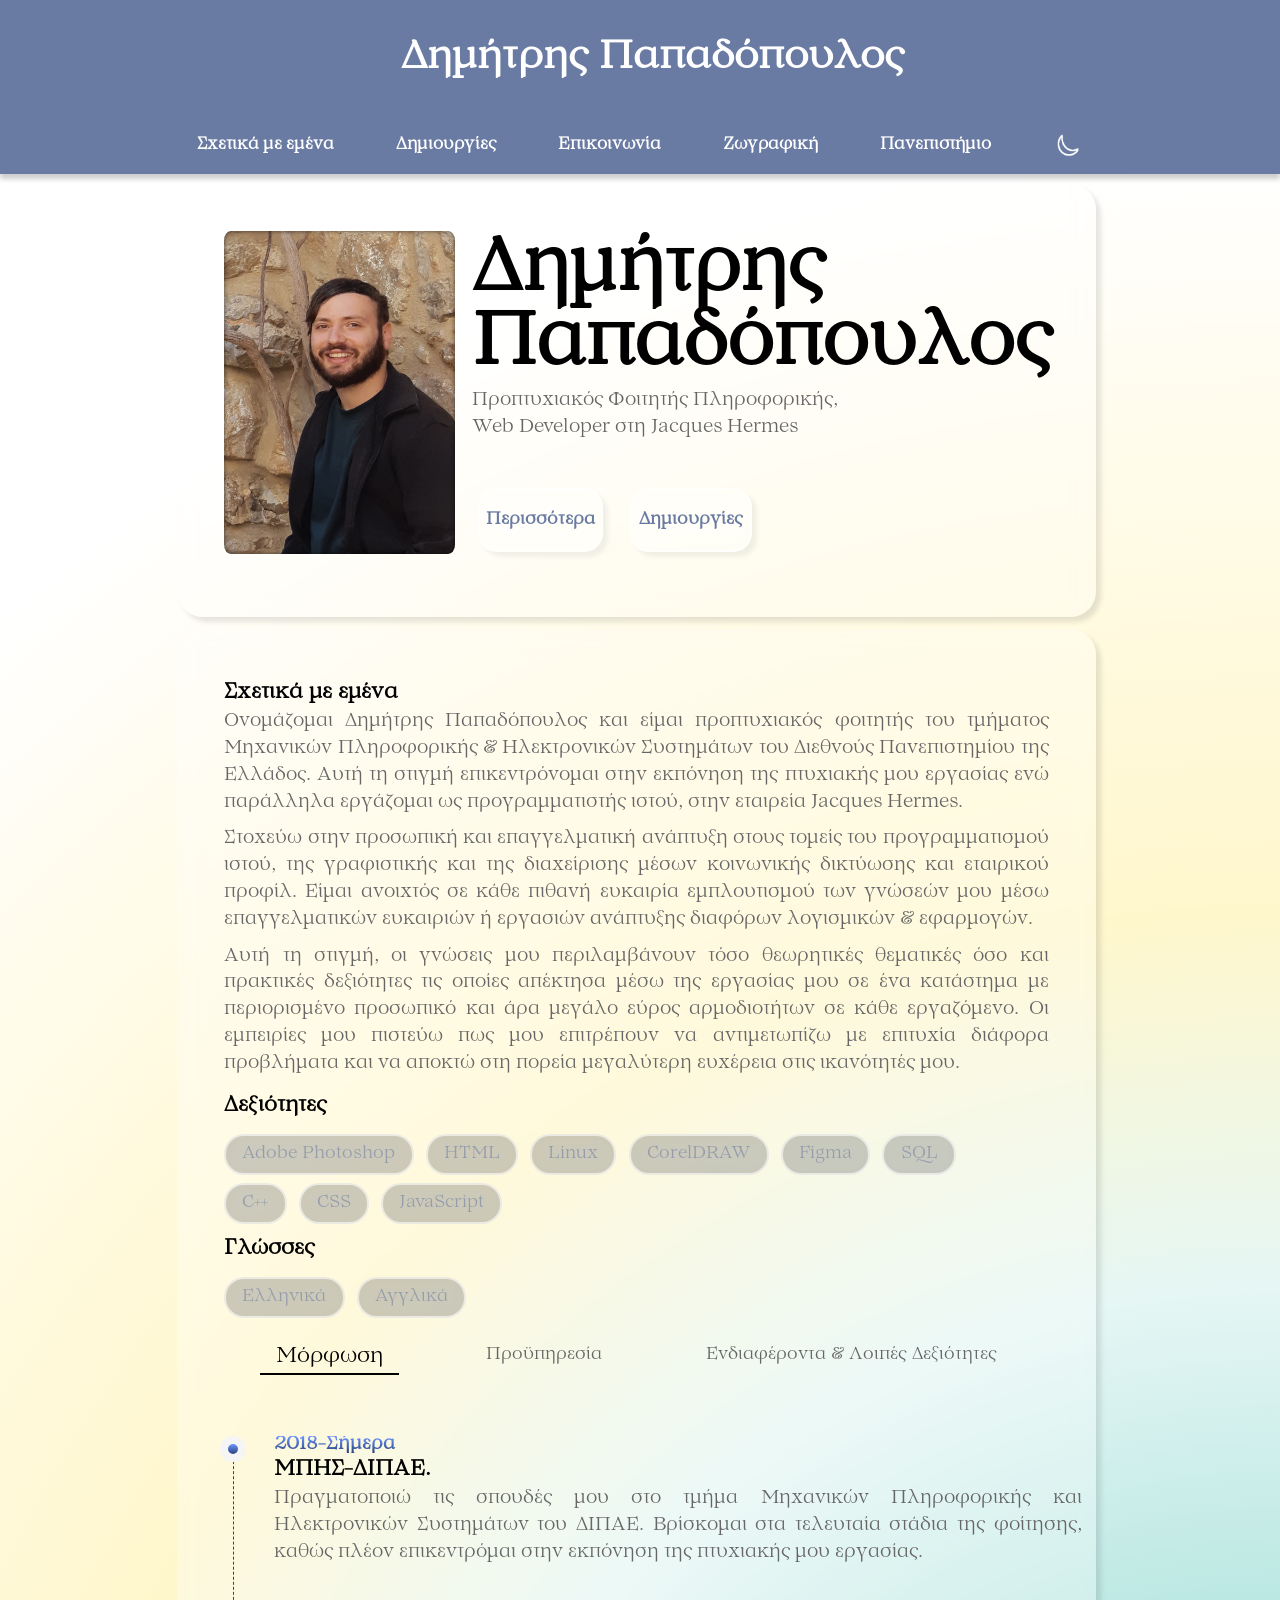
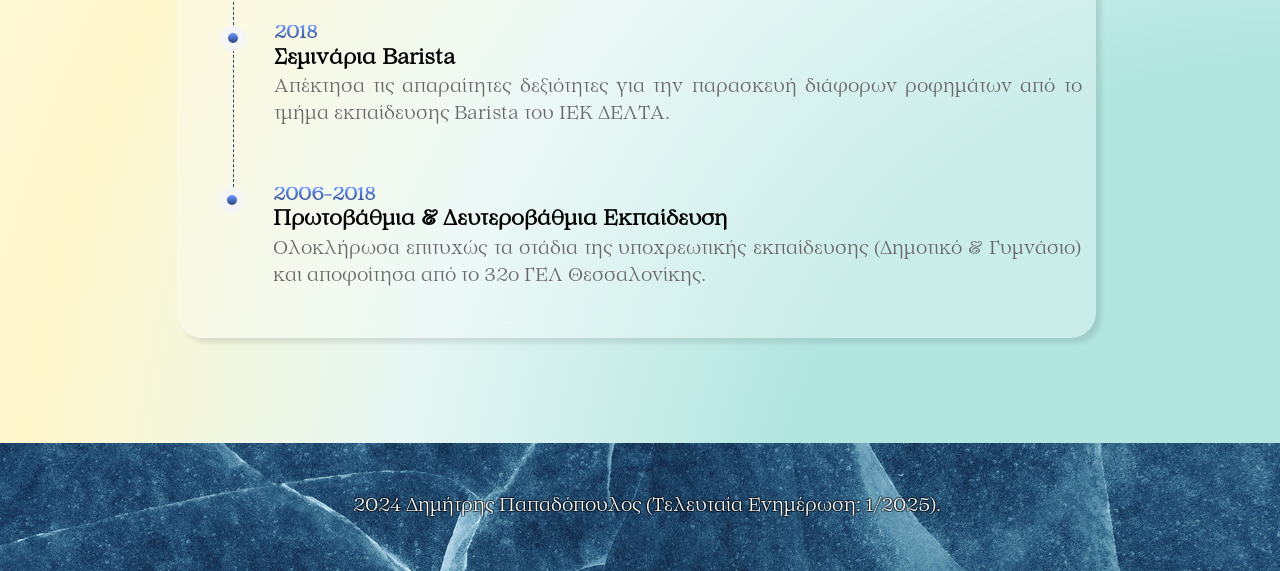
==== index.html @ 0301cffe "Re-upload of the personal website initial files." ====
<!DOCTYPE html>
<html lang="el">
<head>
     <link rel="stylesheet" href="https://cdn.jsdelivr.net/npm/bootstrap-icons@1.8.1/font/bootstrap-icons.css">

    <meta charset="UTF-8">
    <meta name="viewport" content="width=device-width, initial-scale=1.0">
    <title>Δημήτρης Παπαδόπουλος</title>
    <link rel="stylesheet" href="styles.css"> <!-- Σύνδεση με το αρχείο css -->
</head>
<body>
<script src="script/Script.js" defer></script>


    <header>
        <h1>Δημήτρης Παπαδόπουλος</h1>
    </header>

    <nav>
        <ul>
            <li><a href="index.html">Σχετικά με εμένα</a></li>
            <li><a href="CREATIONS.html">Δημιουργίες</a></li>
            <li><a href="CONTACT.html">Επικοινωνία</a></li>
			<li><a href="DRAWING.html">Ζωγραφική</a></li>
			<li><a href="UNIVERSITY.html">Πανεπιστήμιο</a></li>
			<li><button id="themeToggle">
        <img id="themeIcon" src="images/Moon_Icon.png" alt="Ήλιος">
    </button>
</div>
</a></li>
        </ul>
    </nav>

    <main>
        <section id="about">
		    <div class="glass"><div class="image-text-container"> <div class="image-container">
			  <img src="images/Papadopoulos.jpg" alt="Παπαδόπουλος Δημήτρης Φωτογραφία" class="responsive-image">
			</div> <div class="text-container"><h3>Δημήτρης<br>Παπαδόπουλος</h3><p>Προπτυχιακός Φοιτητής Πληροφορικής, <br>Web Developer στη Jacques Hermes</p></div> <br><div class="button-container"><button class="button" onclick="location.href='#MoreAboutMe'">Περισσότερα<span class="tooltip">Σπουδές,<br>Εργασία,<br>Ενδιαφέροντα</span></button><button class="button" onclick= location.href="CREATIONS.html">Δημιουργίες</button></div></div>
            <br><section id="MoreAboutMe">
            </div></div><div class="glass"><h2>Σχετικά με εμένα</h2>
            <p>
			Ονομάζομαι Δημήτρης Παπαδόπουλος και είμαι προπτυχιακός φοιτητής του τμήματος Μηχανικών Πληροφορικής & Ηλεκτρονικών Συστημάτων του Διεθνούς Πανεπιστημίου της Ελλάδος. Αυτή τη στιγμή επικεντρόνομαι στην εκπόνηση της πτυχιακής μου εργασίας ενώ παράλληλα εργάζομαι ως προγραμματιστής ιστού, στην εταιρεία Jacques Hermes.
			</p> <p>Στοχεύω στην προσωπική και επαγγελματική ανάπτυξη στους τομείς του προγραμματισμού ιστού, της γραφιστικής και της διαχείρισης μέσων κοινωνικής δικτύωσης και εταιρικού προφίλ. Είμαι ανοιχτός σε κάθε πιθανή ευκαιρία εμπλουτισμού των γνώσεών μου μέσω επαγγελματικών ευκαιριών ή εργασιών ανάπτυξης διαφόρων λογισμικών & εφαρμογών.</p>
			<p>Αυτή τη στιγμή, οι γνώσεις μου περιλαμβάνουν τόσο θεωρητικές θεματικές όσο και πρακτικές δεξιότητες τις οποίες απέκτησα μέσω της εργασίας μου σε ένα κατάστημα με περιορισμένο προσωπικό και άρα μεγάλο εύρος αρμοδιοτήτων σε κάθε εργαζόμενο. Οι εμπειρίες μου πιστεύω πως μου επιτρέπουν να αντιμετωπίζω με επιτυχία διάφορα προβλήματα και να αποκτώ στη πορεία μεγαλύτερη ευχέρεια στις ικανότητές μου.</p>
            <h2>Δεξιότητες</h2>
            <div class="skills"><div class="skill-item">Adobe Photoshop</div> <div class="skill-item">HTML</div> <div class="skill-item">Linux</div><div class="skill-item">CorelDRAW</div><div class="skill-item">Figma</div><div class="skill-item">SQL</div><div class="skill-item">C++</div><div class="skill-item">CSS</div><div class="skill-item">JavaScript</div></div>
			<h2>Γλώσσες</h2>
			<div class="skills"><div class="skill-item">Ελληνικά</div><div class="skill-item">Αγγλικά</div></div>
			<div class="tabs-container">
    <ul class="tabs-menu">
        <li class="tab-link active" data-tab="education">Μόρφωση</li>
        <li class="tab-link" data-tab="experience">Προϋπηρεσία</li>
        <li class="tab-link" data-tab="seminars">Ενδιαφέροντα & Λοιπές Δεξιότητες</li>
    </ul>
</div>

<!-- Περιεχόμενο για κάθε κατηγορία -->
  <div id="education" class="tab-content active">
    
	 <div class="container">
	  <div class="rightbox">
		<div class="rb-container">
		  <ul class="rb">
			<li class="rb-item" ng-repeat="itembx">
			   <h4>2018-Σήμερα</h4>
			   <h2>ΜΠΗΣ-ΔΙΠΑΕ.</h2>
			   <p>Πραγματοποιώ τις σπουδές μου στο τμήμα Μηχανικών Πληροφορικής και Ηλεκτρονικών Συστημάτων του ΔΙΠΑΕ. Βρίσκομαι στα τελευταία στάδια της φοίτησης,
			   καθώς πλέον επικεντρόμαι στην εκπόνηση της πτυχιακής μου εργασίας.</p>
			</li>
			<li class="rb-item" ng-repeat="itembx">
				<h4>2018</h4>
				<h2> Σεμινάρια Barista </h2>
				<p>Απέκτησα τις απαραίτητες δεξιότητες για την παρασκευή διάφορων ροφημάτων από το τμήμα εκπαίδευσης Barista του ΙΕΚ ΔΕΛΤΑ.</p>
			</li>
			<li class="rb-item" ng-repeat="itembx">
				<h4>2006-2018</h4>
				<h2>Πρωτοβάθμια & Δευτεροβάθμια Εκπαίδευση</h2>
				<p>Ολοκλήρωσα επιτυχώς τα στάδια της υποχρεωτικής εκπαίδευσης (Δημοτικό & Γυμνάσιο) και αποφοίτησα από το 32ο ΓΕΛ Θεσσαλονίκης.</p>
			</li>
		  </ul>
		</div>
	  </div>
	</div>
  </div>
<div id="experience" class="tab-content">
    <div class="container">
	 <div class="rightbox">
      <div class="rb-container">
		  <ul class="rb">
			<li class="rb-item" ng-repeat="itembx">
			   <h4> 2021-Σήμερα</h4>
			   <h2>Προγραμματιστής Ιστού - Jacques Hermes, Θέρμη Θεσσαλονίκης</h2>
			   <p>Είμαι υπεύθυνος για την διαχείριση του αποθέματος των προϊόντων στην ιστοσελίδα του καταστήματος, την δημιουργία γραφιστικών απεικονήσεων
			   για τα μέσα κοινωνικής δικτύωσης και τη βιτρίνα της επιχείρησης και για την διαχείριση των διαδικτυακών παραγγελιών στις διάφορες σχετικές πλατφόρμες.</p>
			</li>
			<li class="rb-item" ng-repeat="itembx">
				<h4>2022</h4>
				<h2>Γραφίστας - Splash Concept at Waterland, Θεσσαλονίκη</h2>
				<p>Υλοποίησα τον σχεδιασμό των καρτών προσωπικού για την εκδήλωση καθώς και συνοδευτικό διαφημιστικό υλικό.</p>
			</li>
			<li class="rb-item" ng-repeat="itembx">
				<h4>2020</h4>
				<h2>Οπτικός Συντονιστής - Πολεμικό Μουσείο, Θεσσαλονίκη</h2>
				<p>Ήμουν υπεύθυνος για την προβολή ταινιών μικρού μήκους για τους επισκέπτες του μουσείου.</p>
			</li>
			<li class="rb-item" ng-repeat="itembx">
				<h4>2019</h4>
				<h2>Γραφίστας - Schools' Festival & GlowCity, Θεσσαλονίκη</h2>
				<p>Υλοποίησα τον σχεδιασμό των καρτών προσωπικού για την εκδήλωση καθώς και συνοδευτικό διαφημιστικό υλικό.</p>
			</li>
		  </ul>
     </div>
    </div>
  </div>
</div>

<div id="seminars" class="tab-content">
    <div class="container">
	 <div class="rightbox">
      <div class="rb-container">
		  <ul class="rb">
			<li class="rb-item" ng-repeat="itembx">
			   <h4> 2019-Σήμερα</h4>
			   <h2>Ζωγραφική με χρήση εφαρμογών όπως το Photoshop</h2>
			   <p>Το ενδιαφέρον μου για τη ζωγραφική συνδυάστηκε με τις γνώσεις μου σε εφαρμογές όπως το Photoshop και έτσι πλέον 
			   αφιερώνω σημαντικό κομμάτι του χρόνου μου για τη δημιουργία περιεχομένου εκεί.</p>
			</li>
			<li class="rb-item" ng-repeat="itembx">
				<h4>2004-Σήμερα</h4>
				<h2>Ζωγραφική</h2>
				<p>Από αρκετά μικρή ηλικία, με ενδιέφερε η δραστηριότητα της ζωγραφικής.</p>
			</li>
		  </ul>
     </div>
    </div>
  </div>
</div>
			
			
			
			</div>
    </main>

    <footer>
	<br> <br> <br> 
    <p1> <div class="shadow-around-text">2024 Δημήτρης Παπαδόπουλος (Τελευταία Ενημέρωση: 1/2025).</div></p1>
    <br><br><br>
	</footer>

</body>



</html>
---- styles.css ----
/* StylesPapadopoulosPage.css */
/* Εδώ τοποθετούνται όλες οι οδηγίες αισθητικής για την προσωπική ιστοσελίδα */
        
		
		html {
    scroll-behavior: smooth;
}
		@font-face { /*Εισαγωγή εξατομικευμένης γραμματοσειράς*/
            font-family: 'Zetafonts_-_Lovelace_Text_Regular';
            src: url('Zetafonts_-_Lovelace_Text_Regular.otf?v=1729090681') format('truetype'); 
            font-weight: normal;
            font-style: normal;
        }
		
		
		
		body {
		  font-family: 'Zetafonts_-_Lovelace_Text_Regular', serif; /*γραμματοσειρά*/
		  margin: 0;
		  padding: 0;
		  background: radial-gradient(circle, rgba(0, 169, 149, 0.3) 20%, 
			  rgba(0, 169, 149, 0.1) 35%,  /* Πιο απαλό πράσινο πριν το κίτρινο */
			  rgba(255, 215, 0, 0.2) 50%, 
			  rgba(255, 215, 0, 0.1) 65%,  /* Πιο απαλό κίτρινο πριν το διάφανο */
			  rgba(0, 0, 0, 0) 80%);
		  background-size: 200% 200%; /* Αυξημένο μέγεθος φόντου ώστε να υπάρχει δυνατότητα κίνησης */
		  animation: moveGradient 20s ease-in-out infinite; /* Animation που επαναλαμβάνεται (διάρκεια: 20'') */
        }

		@keyframes moveGradient { /*μετακίνηση χρωμάτων φόντου */
		  0% {
			background-position: 0% 0%; /* Αρχική θέση φόντου */
		  }
		  50% {
			background-position: 100% 100%; /* Σταδιακή μετακίνηση στη μέση */
		  }
		  100% {
			background-position: 0% 0%; /* Επιστροφή στην αρχική θέση */
		  }
		}


        /* Στυλ για το header */
        header {
            background: rgba(42, 66, 124, 0.7);
						width: 100%;

            color: white;
            padding: 1%; /* κενός χώρος πάνω & κάτω από το κείμενο (ήταν: 0.5rem)*/
            text-align: center;
        }

        /* Στυλ για το κεντρικό μενού */
        nav {
            display: flex;
			width: 100%;
            justify-content: center;            
            padding: 1% 0%; /* κενό πλαίσιο γύρω από το κείμενο */
			position: sticky; /* Το μενού παραμένει στη κορυφή στο scroll */
			top: 0; /* Η κορυφή του μενού είναι η κορυφή της σελίδας */
			z-index: 1000; /* Βεβαίωση πως το μενού είναι πάνω από τα άλλα στοιχεία */
			box-shadow: 0 5px 5px rgba(0, 0, 0, 0.2); /* Σκιά κάτω από το μενού */
			background: rgb(42, 66, 124, 0.7); /* χρώμα μενού (ναυτικό μπλε) */
			backdrop-filter: blur(5px); /* διαφάνεια μενού */
			-webkit-backdrop-filter: blur(10px); /* διαφάνεια μενού */
			  
        }

        nav ul {
            list-style-type: none;
            margin: 0;
            padding: 0;
            display: flex;
        }

        nav ul li {
            margin: 0 15px;
        }

        nav ul li a {
            text-decoration: none;
            color: white;
            padding: 0.5rem 1rem;
            display: block;
            font-weight: bold;
        }

        nav ul li a {
			  color: #fff; /* Αρχικό χρώμα του κειμένου μενού (λευκό)*/
			  transition: color 0.3s ease, text-shadow 0.3s ease; /* Ομαλή μετάβαση στο εφέ του hover*/
			}

		nav ul li a:hover {
			  color: #ffffe6; /* νέο χρώμα κειμένου κατά το hover (ανοιχτό κίτρινο) */
			  text-shadow: 0 0 10px rgba(255, 234, 73, 0.8), /* Λάμψη στο άμεσο περίγραμμα του κειμένου */
						   0 0 20px rgba(255, 187, 37, 0.6), /* Επέκταση λάμψης κειμένου */
						   0 0 30px rgba(255, 122, 37, 0.4); /* Λάμψη στο έπακρο της ακτίνας από το κείμενο */
		}
		
		/* Στυλ για το κουμπί εναλλαγής φωτεινότητας */
		#themeToggle {
			background-color: transparent; /* Διαφάνεια για το κουμπί */
			border: none; /* Χωρίς περίγραμμα */
			cursor: pointer; /* Χέρι όταν το δείχνει ο δείκτης */
		}

		/* Στυλ για την εικόνα του κουμπιού εναλλαγής φωτεινότητας*/
		#themeIcon {
			max-width: 45%; /* Μέγιστο πλάτος 45% */
			max-height: 50px; /* Μέγιστο ύψος 50px */
			width: auto; /* Αυτόματο πλάτος */
			height: auto; /* Αυτόματο ύψος */
			object-fit: contain; /* Διατηρεί τις αναλογίες της εικόνας */
			margin-top: 9%; /* Ευθυγράμμιση με τις άλλες επιλογές της γραμμής-μενού */
			transition: filter 0.3s ease; /* Ομαλή μετάβαση */
		}

		/* Hover Effect για την εικόνα του κουμπιού εναλλαγής φωτεινότητας*/
		#themeToggle:hover #themeIcon {
			filter: invert(0%) sepia(90%) saturate(300%) hue-rotate(-10deg) brightness(98%) contrast(90%);
			border-radius: 50%; /* Κυκλικό σχήμα λάμψης */
			background: rgba(255, 234, 73, 0.4); /* Χρώμα εσωτερικού του κύκλου λάμψης */
			box-shadow: 0 0 20px rgba(255, 234, 73, 0.8), /* Ρυθμίσεις περιμετρικής λάμψης */
						0 0 10px rgba(255, 187, 37, 0.6), /* Άλλων στοιχείων του μενού */
						0 0 20px rgba(255, 122, 37, 0.4); 
			z-index: 1; /* Η λάμψη τοποθετείται πίσω από το εικονίδιο */
		}

		




        /* Στυλ για το κύριο περιεχόμενο */
        main {
            padding: 4%;
            text-align: center;
			
        }
		
		
/*----->Γραμματοσειρές*/

        h1 {
            color: #fff; /* χρώμα (λευκό) */
			font-size: 3vw; /* μέγεθος κειμένου */
			
        }
		h2 {
            color: #000; /* χρώμα (μαύρο) */
			font-size: 1.6vw; /* δυναμικό μέγεθος κειμένου (κρατάει την αναλογία με το πλαίσιο σε κάθε μέγεθος παραθύρου)*/
			text-align-last: left;/*Στοίχιση αριστερά*/
			margin-top: 0.8%; /*δυναμική απόσταση από την κορυφή του πλαισίου*/
            margin-bottom: 1.8%; /*δυναμική απόσταση από το επόμενο στοιχείο από κάτω*/
            margin-left: 0%; /*δυναμική απόσταση από τα αριστερά του πλαισίου */
        }
		
		h3 {
            color: #000; /* χρώμα (μαύρο) */
			font-size: 5.7vw; /* δυναμικό μέγεθος κειμένου (κρατάει την αναλογία με το πλαίσιο σε κάθε μέγεθος παραθύρου)*/
			text-align-last: left;/*Στοίχιση αριστερά*/
			margin-top: 0.8%; /*δυναμική απόσταση από την κορυφή του πλαισίου*/
            margin-bottom: 1.8%; /*δυναμική απόσταση από το επόμενο στοιχείο από κάτω*/
            margin-left: 0%; /*δυναμική απόσταση από τα αριστερά του πλαισίου */
        }
		
		h4 {
            color: transparent; /* Κάνει το κείμενο διαφανές */
            background: linear-gradient(180deg, rgba(109, 152, 255, 1), rgba(42, 66, 124, 1)); /* Gradient χρώματα */
			font-size: 1.4vw; /* δυναμικό μέγεθος κειμένου (κρατάει την αναλογία με το πλαίσιο σε κάθε μέγεθος παραθύρου)*/
			background-clip: text; /* Κόβει το φόντο του κειμένου */
            -webkit-background-clip: text; /* Υποστήριξη για Webkit */
			text-align-last: left;/*Στοίχιση αριστερά*/
			margin-top: 0%; /*δυναμική απόσταση από την κορυφή του πλαισίου*/
            margin-bottom: 0%; /*δυναμική απόσταση από το επόμενο στοιχείο από κάτω*/
            margin-left: 0%; /*δυναμική απόσταση από τα αριστερά του πλαισίου */
        }
		
		
		
		
        p {
            font-size: 1.4vw;
            color: #666;
            max-width: 65%
            max-height: 100%
			margin: 0 auto;
			margin-top: -1%;
			line-height: 150%;
			text-align: justify; /* κάλυψη του 100% του πλάτους από το κείμενο */	
			
        }
		
		p1 {
            font-size: 1.4vw;
            color: #fff;
            max-width: 65%
        }
		
/*----->Κλάσεις για το μενού καρτελών (Μόρφωση, Προϋπηρεσία, Ενδιαφέροντα) */
		.tabs-container { 
			display: flex;
			flex-direction: column;
		}

			.tabs-menu { 
				list-style: none;
				display: flex;
				justify-content: space-around;
				padding: 0;
			}

			.tabs-menu li {
				cursor: pointer;
				padding: 0.7% 2%;
				font-size: 1.3vw; /*μέγεθος κειμένου ανενεργών επιλογών του μενού καρτέλων*/
				border-bottom: 2px solid transparent;
				color: #666; /*χρώμα κειμένου μη-επιλεγμένων καρτελών*/
				transition: all 0.3s;
			}

			.tabs-menu li.active {
				border-bottom: 2px solid #000; /*χρώμα γραμμής υπογράμμισης κειμένου επιλεγμένης καρτέλας*/ 
				color: #000; /*χρώμα κειμένου επιλεγμένης καρτέλας*/
				font-size: 1.6vw;
			}

			.tab-content {
				display: none;
				margin-top: 3%;
			}

			.tab-content.active {
				display: block;
				margin-bottom: -7%
			}

			.container {
			  width: 98%;
			  height: 100%; /* Ύψος σε σχέση με την οθόνη */
			  margin: 0 auto;
			  position: relative;
			  margin-top: 5vh; 
			}

			.rightbox {
			  padding: 0 10%; 
			  height: 100%;
			}

			.rb-container {
			 
			  width: 50%; 
			  margin: auto;
			  display: block;
			  position: relative;
			}
			.rb-container ul {
			  list-style-type: none; /* Αφαίρεση bullet points */
			  padding: 0; margin: 0; 
			}

			.rb-container ul.rb {
			  margin: 0% -75%;
			  display: flex; /*ευθυγράμμιση */
			  flex-direction: column; /* Στηλητή διάταξη */
			  align-items: flex-start; /*ευθυγράμμιση στα αριστερά */
			}

			.rb-container ul.rb li {
			  position: relative;
			  width: 100%; /* Κάνει το li να καταλαμβάνει όλο το διαθέσιμο πλάτος */
			  padding: 0% 0% 5% 5%; /* Ρύθμιση padding */
			  
			  border-left: 1px dashed #2a427c; /* Διακεκομμένη κάθετη γραμμή */
			  text-align: left;
			}

			.rb-container ul.rb li:last-child {
			  border-left: 0; /* Κανείς δεν χρειάζεται την τελευταία διακεκομμένη γραμμή */
			}

			.rb-container ul.rb li::before {
			  position: absolute;
			  left: -14px; /* Ρυθμίζουμε τη θέση της τελείας */
			  top: 0; /* Ευθυγράμμιση με την κορυφή του li */
			  content: " ";
			  border: 8px solid rgba(245, 245,245, 1); 
			  border-radius: 50%; /* Κύκλος */
			  background: linear-gradient(180deg, rgba(109, 152, 255, 1), rgba(42, 66, 124, 1)); /* Gradient χρώματα */
			  height: 10px; /* Ύψος της τελείας */
			  width: 10px; /* Πλάτος της τελείας */
			  transition: all 500ms ease-in-out;
			}

			.rb-container ul.rb li:hover::before {
			  border-color: rgba(255, 255,255, 1);
			  transition: all 1000ms ease-in-out;
			}








		
		
		

        /* Στυλ για το footer */
        footer {
			background-image: url('images/Footer.jpg'); /* Διαδρομή προς την εικόνα */
			background-size: cover; 
			background-repeat: no-repeat; /* Αποτροπή επανάληψης της εικόνας */
			background-position: center; /* Τοποθέτηση στο κέντρο */
			padding: 0.55%;
			text-align: center;
			position: static; /*σταθερή τοποθέτηση (εδώ στο κάθετο τέλος της σελίδας) */
			bottom: 0;
			width: 100%;
		}
		
		.glass {
			  height: 100%;
			  width: 70%;
			  max-width: 100%; 
			  border-radius: 2vw; /*για τις γωνίες του πλαισίου*/
			  background: rgb(255, 255, 255, 0.3);
			  backdrop-filter: blur(10px);
			  -webkit-backdrop-filter: blur(10px);
			  padding: 4%;
			  color: #000;
			  margin-top: -3.5%; /*δυναμική απόσταση κενού πάνω από το πλαίσιο*/
              margin-bottom: 4.5%; /*δυναμική απόσταση κενού κάτω από το πλαίσιο*/
              margin-left: 10.7%; /*δυναμική απόσταση κενού αριστερά από το πλαίσιο */
			  margin-right: 19.3%; /*δυναμική απόσταση κενού δεξιά από το πλαίσιο */
			  box-shadow: 5px 5px 5px rgba(0, 0, 0, 0.1), inset 5px 5px 5px rgba(0, 232, 255, 0) ; 
			  /*(πάνω) Σκιά στο "γυάλινο" πεδίο (μετά το ",") highlight στο "γυάλινο" πεδίο Σκιά κάτω από το μενού */
			  
			  
			  

        }
		
		

		.shadow-around-text {
			text-shadow: 
					-1px -1px 0 rgba(0, 0, 0, 0.5), /* Σκιά που κινείται 1 pixel αριστερά και πάνω */
					1px -1px 0 rgba(0, 0, 0, 0.5),  /* Σκιά που κινείται 1 pixel δεξιά και πάνω */
					-1px 1px 0 rgba(0, 0, 0, 0.5),  /* Σκιά που κινείται 1 pixel αριστερά και κάτω */
					1px 1px 0 rgba(0, 0, 0, 0.5);   /* Σκιά που κινείται 1 pixel δεξιά και κάτω */
			
		}
		
		/* CSS για το animation σταδιακής εμφάνισης τμημάτων στο scroll*/
		.fade-in {
				opacity: 0; /* Αρχική αδιαφάνεια */
				transform: translateY(20px); /* Αρχική θέση */
				transition: opacity 0.5s ease-out, transform 0.5s ease-out; /* Εφέ μετάβασης */
		}

		.fade-in.visible {
				opacity: 1; /* Ορατότητα */
				transform: translateY(0); /* Τελική θέση */
		}
		
		.image-text-container {
			  display: flex; /* Χρησιμοποιούμε Flexbox για την οριζόντια διάταξη */
			  align-items: flex-start; /* Ευθυγραμμίζει τα στοιχεία στην αρχή */
			  position: relative;          /* Σημαντικό αν χρησιμοποιείτε absolute positioning μέσα σε αυτό */
			  
    
		}
		
		
		
		.image-container {
			  width: 28%; /* Η εικόνα καταλαμβάνει το 28% του πλάτους της σελίδας */
			  height: auto; /* Διατήρηση αναλογιών */
			  object-fit: cover; /* Διατηρεί την αναλογία και γεμίζει το κοντέινερ */
			  overflow: hidden; /* Κόβει τις περιοχές της εικόνας που ξεφεύγουν */
			  margin-right: 2%; /* Απόσταση μεταξύ της εικόνας και του κειμένου */
			  position: relative; /* Για να λειτουργήσει σωστά το absolute positioning των κουμπιών */
		}


		.image-container img {
			  width: 100%; /* γεμίζει την περιοχή */
			  height: 100%; /* Διατηρεί την αναλογία */
			  object-fit: cover;
			  display: block; /* Αποφυγή κενών κάτω από την εικόνα */
			  border-radius: 3%; /* στρογγυλεμένες γωνίες */
		}

		.image-container::before {
			  content: '';
			  position: absolute;
			  top: 0;
			  left: 0;
			  right: 0;
			  bottom: 0;
			  
			  border-radius: 3%; /* Ίδιες στρογγυλεμένες γωνίες με την εικόνα */
			  box-shadow: inset 0 0 5px rgba(0, 0, 0, 0.6); /* Εσωτερική σκιά */
			  z-index: 1; /* Για να είναι από κάτω από την εικόνα */
		}
			
			
		.responsive-image {
            content: url('images/Papadopoulos.jpg'); /* Default Light Mode Image */
        }

		.text-container {
			 width: 70%; /* Το κείμενο να καταλαμβάνει το υπόλοιπο 70% */
			 font-size: 1.1vw; /* Δυναμικό μέγεθος γραμματοσειράς */
			 
		}



		.button-container {
			position: absolute; /* Για τοποθέτηση εντός του relative container */
			bottom: 0; /* Τοποθετείται κάτω από το κείμενο */
			left: 28%; /* Στοίχιση αριστερά */
			display: flex; /* Ευθυγράμμιση των κουμπιών */
			gap: 4.5%; /* Απόσταση μεταξύ των κουμπιών */
			padding: 1%; /* Κενό γύρω από τα κουμπιά */
			height: 18%; /* Ύψος του κουμπιού */
			width: 35%;
		}

		.button {
			height: 110%; /* Ύψος του κουμπιού */
			width: 100%; /* Πλάτος του κουμπιού */
			border-radius: 1.5vw; /* Στρογγυλεμένες γωνίες */
			background: rgba(255, 255, 255, 0.2); /* Γυάλινη εμφάνιση */
			backdrop-filter: blur(10px); /* Θολώμα πίσω από το κουμπί */
			-webkit-backdrop-filter: blur(10px);
			border: 2px solid rgba(255, 255, 255, 0.6); /* Λευκό περιμετρικό πλαίσιο */
			color: rgba(42, 66, 124, 0.7); /* χρώμα κειμένου (ναυτικό μπλε) */
			font-size: 1.3vw; /* Μέγεθος γραμματοσειράς */
			font-weight: bold; /* Έντονο κείμενο */
			font-family: 'Zetafonts_-_Lovelace_Text_Regular', serif; /*γραμματοσειρά*/
			margin: 0; /* Αυτόματο περιθώριο για κεντράρισμα */
			text-align: center; /* Κεντράρισμα του κειμένου */
			transition: all 0.3s ease; /* Ομαλή μετάβαση για hover */
			box-shadow: 5px 5px 5px rgba(0, 0, 0, 0.06), inset 5px 5px 5px rgba(0, 232, 255, 0) ; 
			margin-left: 5%;
			
		}



.button:hover {
	background: #fff; /* Λευκό χρώμα */
	border: 2px solid rgba(42, 66, 124, 0.7); /* Μπλε περιμετρικό πλαίσιο */
    
}

.button:active {
   box-shadow: 0 0 10px #fff, /* Λάμψη στο άμεσο περίγραμμα του κειμένου */
						   0 0 20px rgba(255, 187, 37, 0.6), /* Επέκταση λάμψης κειμένου */
						   0 0 30px rgba(255, 122, 37, 0.4); /* Λάμψη στο έπακρο της ακτίνας από το κείμενο */
}

.tooltip {
    visibility: hidden; /* Αρχικά, το tooltip είναι κρυφό */
	height: 60%;
    text-height: 50%; /* Ύψος του κουμπιού */
	width: 72%;
    background: rgba(255, 255, 255, 0.2); /* Γυάλινη εμφάνιση */
    color: rgba(25, 31, 52, 0.4); /* Χρώμα κειμένου */	
    line-height: 120%;
    font-size: 0.9vw;
	text-align: left; /* κάλυψη του 100% του πλάτους από το κείμενο */
    border-radius: 1.1vw; /* Στρογγυλεμένες γωνίες */
    padding: 7%; /* Κενός χώρος γύρω από το κείμενο */
    
    /* Τοποθέτηση του tooltip */
    position: absolute; /* Σχετική τοποθέτηση με το κουμπί */
    z-index: 1; /* Βεβαιωθείτε ότι είναι πάνω από άλλα στοιχεία */
    bottom: -100%; /* Το tooltip θα εμφανίζεται πάνω από το κουμπί */
    left: 4%; /* Κεντράρισμα */
	transition: visibility 0s linear 0.3s, opacity 0.3s linear; /* 0.5s καθυστέρηση στην ορατότητα */
    
}

.button:hover .tooltip {
    visibility: visible; /* Εμφάνιση του tooltip όταν το κουμπί έχει hover */
	transition-delay: 0.3s; /* Καθυστέρηση 0.5 δευτερολέπτων πριν εμφανιστεί το tooltip */
}





.contact-container {
    display: flex; /* Χρήση Flexbox */
    justify-content: space-between; /* Διανομή χώρου ανάμεσα στα στοιχεία */
    align-items: flex-start; /* Ευθυγράμμιση των στοιχείων στο πάνω μέρος */
    margin-top: -0.8%;
}

/* Βασικές ρυθμίσεις για την εμφάνιση του πλαισίου */
.contact-form-container {
    width: 51%; /* Ρυθμίστε το πλάτος της φόρμας σας όπως επιθυμείτε */
}

/* CSS για τα πεδία εισαγωγής κειμένου */
.input-field {
    width: 100%;
    padding: 3%;
    margin-bottom: 2.5%;
    border-radius: 1.5vw;
    background: rgba(255, 255, 255, 0.2); /* γυάλινη εμφάνιση */
    border: 2px solid rgba(255, 255, 255, 0.6); /* Λευκό περίγραμμα */
    color: rgba(160, 170, 180, 1); /* Χρώμα κειμένου που γράφει ο χρήστης */
    font-size: 1.1vw;
    backdrop-filter: blur(10px); /* Θόλωμα background */
    -webkit-backdrop-filter: blur(10px);
    box-shadow: inset 5px 5px 5px rgba(0, 0, 0, 0.1);
    outline: none; /* Αφαίρεση default outline */
}


.input-field::placeholder {
    color: rgba(150, 157, 170, 1); /* Χρώμα κειμένου εντός των πεδίων (γκρι) */
}

/* Ρυθμίσεις για το κουμπί αποστολής */
.send-button {
    width: 100%;
    padding: 0.5em;
    font-size: 1.3vw;
	
    border-radius: 1.5vw;
    background: rgba(255, 255, 255, 0.2);
    color: #000; /* Μαύρο κείμενο */
    border: 2px solid rgba(255, 255, 255, 0.6);
    transition: all 0.3s ease;
    cursor: pointer;
    box-shadow: 5px 5px 5px rgba(0, 0, 0, 0.1), inset 5px 5px 5px rgba(0, 232, 255, 0);
}



.send-button:hover {
    background: #fff;
    color: rgba(42, 66, 124, 0.7);
}

.contact-info {
    padding-left: 57%; /* Ρυθμίστε το padding για να υπάρχει χώρος */
	margin-top: -40%;
    color: #fff;
    width: 35%; /* Ρυθμίστε το πλάτος των πληροφοριών όπως επιθυμείτε */
}

/* Social icons */
.social-icons {
    display: flex; /* Χρήση Flexbox */
    justify-content: center; /* Κεντράρισμα των εικονιδίων */
}

.social-icons a {
    margin-right: 0.5em; /* Απόσταση μεταξύ των στοιχείων */
}











/* ~~~~~~~~~~~~~~~~~~~~~~~~~~~~~~~~~~~~~~~~~~~~~~Νυχτερινή λειτουργία ~~~~~~~~~~~~~~~~~~~~~~~~~~~~~~~~~~~~~~~~~~~~~~~~*/
body.dark-mode {
    background: radial-gradient(circle, rgba(13, 1, 40, 1) 20%, 
			  rgba(9, 0, 25, 1) 35%,  /* Πιο απαλό πράσινο πριν το κίτρινο */
			  rgba(5, 0, 10, 1) 50%, 
			  rgba(3, 0, 3, 1) 65%,  /* Πιο απαλό κίτρινο πριν το διάφανο */
			  rgba(0, 0, 0, 1) 80%);
			  background-size: 200% 200%; /* Αυξημένο μέγεθος φόντου ώστε να υπάρχει δυνατότητα κίνησης */
	animation: moveGradient 20s ease-in-out infinite; /* Animation που επαναλαμβάνεται (διάρκεια: 20'') */
    color: #fff; /* Κείμενο σε λευκό */
	
	}

header.dark-mode {
    background: rgba(0, 0, 0, 1);

            color: black;
            padding: 1%; /* κενός χώρος πάνω & κάτω από το κείμενο (ήταν: 0.5rem)*/
            text-align: center;
	}

nav.dark-mode {
    background: rgba(0, 0, 0, 1);
	}

nav.dark-mode ul li a {
    color: rgba(150, 157, 170, 1);
	}

nav.dark-mode ul li a:hover {
    color: #ffcc00;
    text-shadow: 0 0 10px rgba(255, 204, 0, 0.8), 0 0 20px rgba(255, 153, 0, 0.6), 0 0 30px rgba(255, 102, 0, 0.4);
	}
							
							
body.dark-mode #themeIcon {
    content: url('images/Sun_Icon.png'); /* Εικόνα για dark mode */
	filter: brightness(0) saturate(100%) invert(63%) sepia(3%) saturate(1212%) hue-rotate(179deg) brightness(98%) contrast(96%);
	}

/* Προσαρμογές για hover στο Dark Mode */
body.dark-mode #themeToggle:hover #themeIcon {
    filter: brightness(0) saturate(100%) invert(89%) sepia(18%) saturate(7233%) hue-rotate(359deg) brightness(103%) contrast(101%);
    border-radius: 50%; /* Κυκλικό σχήμα λάμψης */
	background: rgba(255, 102, 0, 0.5); /* Χρώμα εσωτερικού του κύκλου λάμψης */
	box-shadow: 0 0 10px rgba(255, 234, 73, 0.5), /* Ρυθμίσεις περιμετρικής λάμψης */
				0 0 5px rgba(255, 187, 37, 0.6), /* Άλλων στοιχείων του μενού */
				0 0 20px rgba(255, 122, 37, 0.4); 
	}

 .dark-mode h1 {
    color: transparent; /* Κάνει το κείμενο διαφανές */
    background: linear-gradient(180deg, rgba(228, 228, 228, 1), rgba(109, 114, 124, 1)); /* Gradient χρώματα */
  
   
	background-clip: text; /* Κόβει το φόντο του κειμένου */
    -webkit-background-clip: text; /* Υποστήριξη για Webkit */
    font-size: 3vw; /* Μέγεθος κειμένου */
	}

 .dark-mode h2 {
	 
	
	 
	 
	 
            color: transparent; /* Κάνει το κείμενο διαφανές */
            background: linear-gradient(180deg, rgba(228, 228, 228, 1), rgba(109, 114, 124, 1)); /* Gradient χρώματα */
			font-size: 1.6vw; /* δυναμικό μέγεθος κειμένου (κρατάει την αναλογία με το πλαίσιο σε κάθε μέγεθος παραθύρου)*/
			text-align-last: left;/*Στοίχιση αριστερά*/
			background-clip: text; /* Κόβει το φόντο του κειμένου */
            -webkit-background-clip: text; /* Υποστήριξη για Webkit */
			margin-top: 0.8%; /*δυναμική απόσταση από την κορυφή του πλαισίου*/
            margin-bottom: 1.8%; /*δυναμική απόσταση από το επόμενο στοιχείο από κάτω*/
            margin-left: 0%; /*δυναμική απόσταση από τα αριστερά του πλαισίου */
    }

 .dark-mode h3 {
    color: transparent; /* χρώμα (διάφανο) */
	background: linear-gradient(180deg, rgba(228, 228, 228, 1), rgba(109, 114, 124, 1)); /* Gradient χρώματα */
    background-clip: text; 
    -webkit-background-clip: text; /* Υποστήριξη για Webkit */
	font-size: 5.6vw; /* δυναμικό μέγεθος κειμένου (κρατάει την αναλογία με το πλαίσιο σε κάθε μέγεθος παραθύρου)*/
	text-align-last: left;/*Στοίχιση αριστερά*/
	margin-top: 0.8%; /*δυναμική απόσταση από την κορυφή του πλαισίου*/
    margin-bottom: 1.8%; /*δυναμική απόσταση από το επόμενο στοιχείο από κάτω*/
    margin-left: 0%; /*δυναμική απόσταση από τα αριστερά του πλαισίου */
	
    
			}
			
.dark-mode h4 {
    color: transparent; /* Κάνει το κείμενο διαφανές */
            background: linear-gradient(180deg, rgba(251, 236, 117, 1), rgba(215, 141, 0, 1)); /* Gradient χρώματα */
			font-size: 1.4vw; /* δυναμικό μέγεθος κειμένου (κρατάει την αναλογία με το πλαίσιο σε κάθε μέγεθος παραθύρου)*/
			background-clip: text; /* Κόβει το φόντο του κειμένου */
            -webkit-background-clip: text; /* Υποστήριξη για Webkit */
			text-align-last: left;/*Στοίχιση αριστερά*/
			margin-top: 0%; /*δυναμική απόσταση από την κορυφή του πλαισίου*/
            margin-bottom: 0%; /*δυναμική απόσταση από το επόμενο στοιχείο από κάτω*/
            margin-left: 0%; /*δυναμική απόσταση από τα αριστερά του πλαισίου */
	
    
			}


 .dark-mode p {
	 
	 
	 
	 
	 
    font-size: 1.4vw;
    color: rgba(150, 157, 170, 1);
    max-width: 65%
	max-height: 100%
    margin: 0 auto;
    line-height: 150%;
	text-align: justify; /* κάλυψη του 100% του πλάτους από το κείμενο */	
			}
			
			.dark-mode .responsive-image {
  content: url('images/PapadopoulosDarkModeGray.png'); /* Image for Dark Mode */
}








body.dark-mode .glass {
	 height: 100%;
	 width: 70%;
	 max-width: 100%; 
	 
	 border-radius: 2vw; /*για τις γωνίες του πλαισίου*/
	 background: rgba(42, 126, 158, 0.07);
	 backdrop-filter: blur(50px);
	 -webkit-backdrop-filter: blur(50px);
	 border: 2px solid rgba(150, 157, 170, 0.6); /* Γκρι περιμετρικό πλαίσιο */
     padding: 4%;
	 color: #666;
	 margin-top: -3.5%; /*δυναμική απόσταση κενού πάνω από το πλαίσιο*/
     margin-bottom: 4.5%; /*δυναμική απόσταση κενού κάτω από το πλαίσιο*/
     margin-left: 10.7%; /*δυναμική απόσταση κενού αριστερά από το πλαίσιο */
     margin-right: 19.3%; /*δυναμική απόσταση κενού δεξιά από το πλαίσιο */
	 -webkit-box-shadow: 0px 8px 19px 4px rgba(0,0,0,0.75);
     -moz-box-shadow: 0px 8px 19px 4px rgba(0,0,0,0.75);
     box-shadow: 0px 8px 19px 4px rgba(0,0,0,0.75);
     /*(πάνω) Σκιά στο "γυάλινο" πεδίο (μετά το ",") highlight στο "γυάλινο" πεδίο Σκιά κάτω από το μενού */	
					  }
					  
					  
	body.dark-mode .button {			
            height: 110%; /* Ύψος του κουμπιού */
			width: 100%; /* Πλάτος του κουμπιού */
			border-radius: 1.5vw; /* Στρογγυλεμένες γωνίες */
			background:  rgba(0, 0, 0, 0.2); /* Γυάλινη εμφάνιση */
			backdrop-filter: blur(10px); /* Θολώμα πίσω από το κουμπί */
			-webkit-backdrop-filter: blur(10px);
			border: 2px solid rgba(255, 255, 255, 0.6); /* Γκρι περιμετρικό πλαίσιο */
			color: rgba(150, 157, 170, 1); /* χρώμα κειμένου (γκρι) */
			font-size: 1.3vw; /* Μέγεθος γραμματοσειράς */
			
			font-family: 'Zetafonts_-_Lovelace_Text_Regular', serif; /*γραμματοσειρά*/
			margin: 0; /* Αυτόματο περιθώριο για κεντράρισμα */
			text-align: center; /* Κεντράρισμα του κειμένου */
			transition: all 0.3s ease; /* Ομαλή μετάβαση για hover */
			-webkit-box-shadow: 0px 8px 19px -5px rgba(0,0,0,0.75);
            -moz-box-shadow: 0px 8px 19px -5px rgba(0,0,0,0.75);
            box-shadow: 0px 8px 19px -5px rgba(0,0,0,0.75);
			margin-left: 5%;	
	
	}
	
	body.dark-mode .button:hover {
			background: #fff; /* Λευκό χρώμα */
			
			border: 2px solid rgba(42, 66, 124, 0.7); /* Μπλε περιμετρικό πλαίσιο */
    
	}


	body.dark-mode .button:active {
		box-shadow: 0 0 10px #fff86d, /* Λάμψη στο άμεσο περίγραμμα του κειμένου */
				    0 0 20px rgba(255, 176, 0, 0.8), /* Επέκταση λάμψης κειμένου */
					0 0 30px rgba(255, 105, 0, 0.8); /* Λάμψη στο έπακρο της ακτίνας από το κείμενο */
	}
	
	
	body.dark-mode .tooltip {
		
  background-color: rgba(0, 0, 0, 0.1);
  border: 2px solid rgba(255, 255, 255, 0.1); /* Γκρι περιμετρικό πλαίσιο */
  
  color: rgba(255, 255, 255, 0.3);
}



.dark-mode .tabs-container { 
			display: flex;
			flex-direction: column;
		}

			.dark-mode .tabs-menu { 
				list-style: none;
				display: flex;
				justify-content: space-around;
				padding: 0;
			}

			.dark-mode .tabs-menu li {
				cursor: pointer;
				padding: 0.7% 2%;
				font-size: 1.3vw; /*μέγεθος κειμένου ανενεργών επιλογών του μενού καρτέλων*/
				border-bottom: 2px solid transparent;
				color: rgba(150, 157, 170, 1); /*χρώμα κειμένου μη-επιλεγμένων καρτελών*/
				transition: all 0.3s;
			}

			.dark-mode .tabs-menu li.active {
				border-bottom: 2px solid #ffd322; /*χρώμα γραμμής υπογράμμισης κειμένου επιλεγμένης καρτέλας*/ 
				color: #ffd322; /*χρώμα κειμένου επιλεγμένης καρτέλας*/
				font-size: 1.6vw;
			}

			.dark-mode .tab-content {
				display: none;
				margin-top: 3%;
			}

			.dark-mode .tab-content.active {
				display: block;
				margin-bottom: -7%
			}

			.dark-mode .container {
			  width: 98%;
			  height: 100%; /* Ύψος σε σχέση με την οθόνη */
			  margin: 0 auto;
			  position: relative;
			  margin-top: 5vh; /* Χρησιμοποιούμε vh για να διατηρήσουμε αναλογίες */
			}

			.dark-mode .rightbox {
			  padding: 0 10%; /* Μειώσαμε το padding για να διατηρήσουμε αναλογίες */
			  height: 100%;
			}

			.dark-mode .rb-container {
			 
			  width: 50%; /* Χρησιμοποιούμε ποσοστό για πλάτος */
			  margin: auto;
			  display: block;
			  position: relative;
			}
			.dark-mode .rb-container ul {
			  list-style-type: none; /* Αφαιρούμε τα bullet points */
			  padding: 0; /* Αφαιρούμε το padding */
			  margin: 0; /* Αφαιρούμε το margin */
			}

			.dark-mode .rb-container ul.rb {
			  margin: 0% -75%;
			  display: flex; /* Χρησιμοποιούμε flex για καλύτερη ευθυγράμμιση */
			  flex-direction: column; /* Στηλητή διάταξη */
			  align-items: flex-start; /* Ευθυγράμμιση στα αριστερά */
			}

			.dark-mode .rb-container ul.rb li {
			  position: relative;
			  width: 100%; /* Κάνει το li να καταλαμβάνει όλο το διαθέσιμο πλάτος */
			  padding: 0% 0% 5% 5%; /* Ρύθμιση padding */
			  border-left: 1px dashed #ffd322; /* Διακεκομμένη κάθετη γραμμή */
			  text-align: left;
			}

			.dark-mode .rb-container ul.rb li:last-child {
			  border-left: 0; /* Κανείς δεν χρειάζεται την τελευταία διακεκομμένη γραμμή */
			}

			.dark-mode .rb-container ul.rb li::before {
			  position: absolute;
			  left: -14px; /* Ρυθμίζουμε τη θέση της τελείας */
			  top: 0; /* Ευθυγράμμιση με την κορυφή του li */
			  content: " ";
			  border: 8px solid rgba(109, 114, 124, 1); 
			  border-radius: 50%; /* Κύκλος */
			  background: linear-gradient(180deg, rgba(251, 236, 117, 1), rgba(215, 141, 0, 1)); /* Gradient χρώματα */
			  
			  height: 10px; /* Ύψος της τελείας */
			  width: 10px; /* Πλάτος της τελείας */
			  transition: all 500ms ease-in-out;
			}

			.dark-mode .rb-container ul.rb li:hover::before {
			  border-color: #232931;
			  
			  transition: all 1000ms ease-in-out;
			  
			}


.skills {
  display: flex;
  flex-wrap: wrap;
  width: 98%;
			  height: 30%; /* Ύψος σε σχέση με την οθόνη */
			  margin: 0% 0%;
			  position: relative;
			  margin-top: 2vh; 
}


.skill-item {
 background:  rgba(0, 0, 0, 0.2); /* Γυάλινη εμφάνιση */
			backdrop-filter: blur(10px); /* Θολώμα πίσω από το κουμπί */
			-webkit-backdrop-filter: blur(10px);
			border: 2px solid rgba(255, 255, 255, 0.6); /* Γκρι περιμετρικό πλαίσιο */
			color: rgba(150, 157, 170, 1); /* χρώμα κειμένου (γκρι) */
  padding: 1.3% 2%;
  
  margin: 0 1.5% 1% 0;
  border-radius: 20px;
  font-size: 1.3vw; /* Μέγεθος γραμματοσειράς */
}








footer.dark-mode {
    background: rgba(0, 0, 30, 0.9);
}
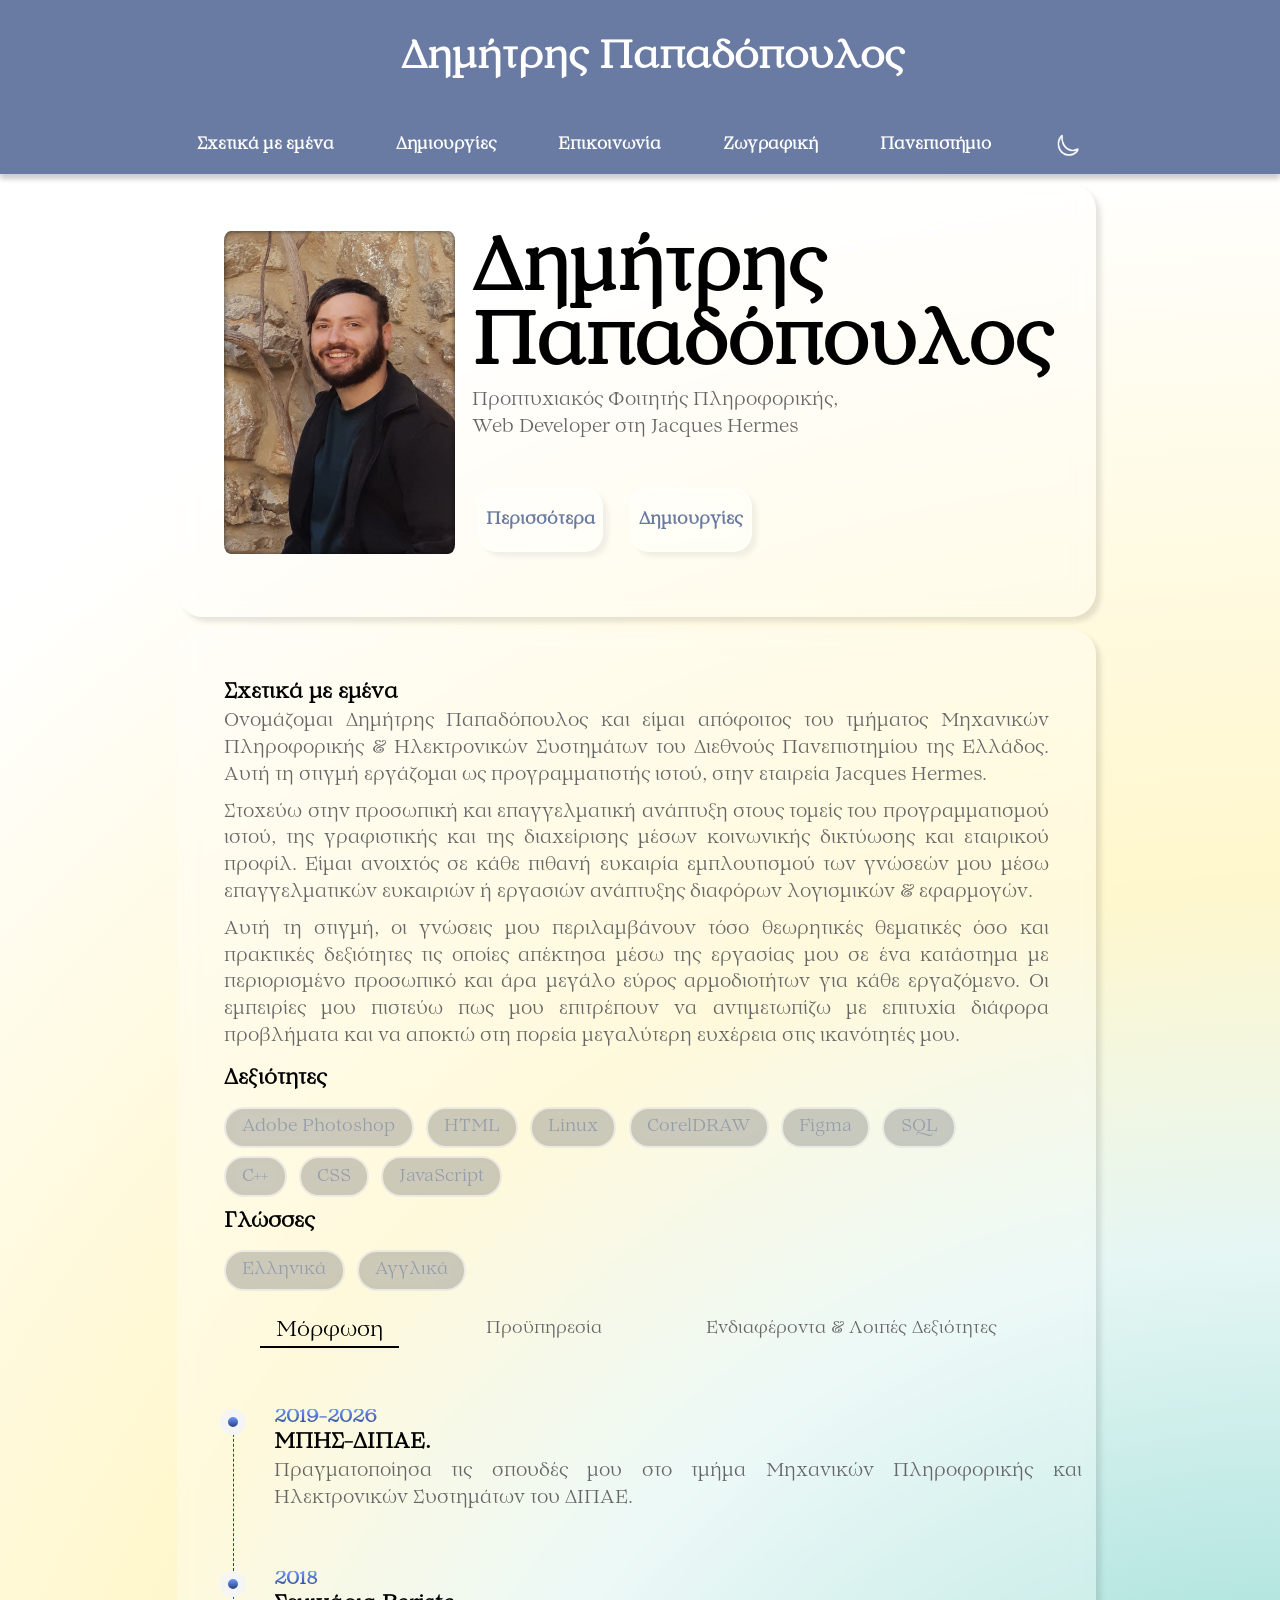
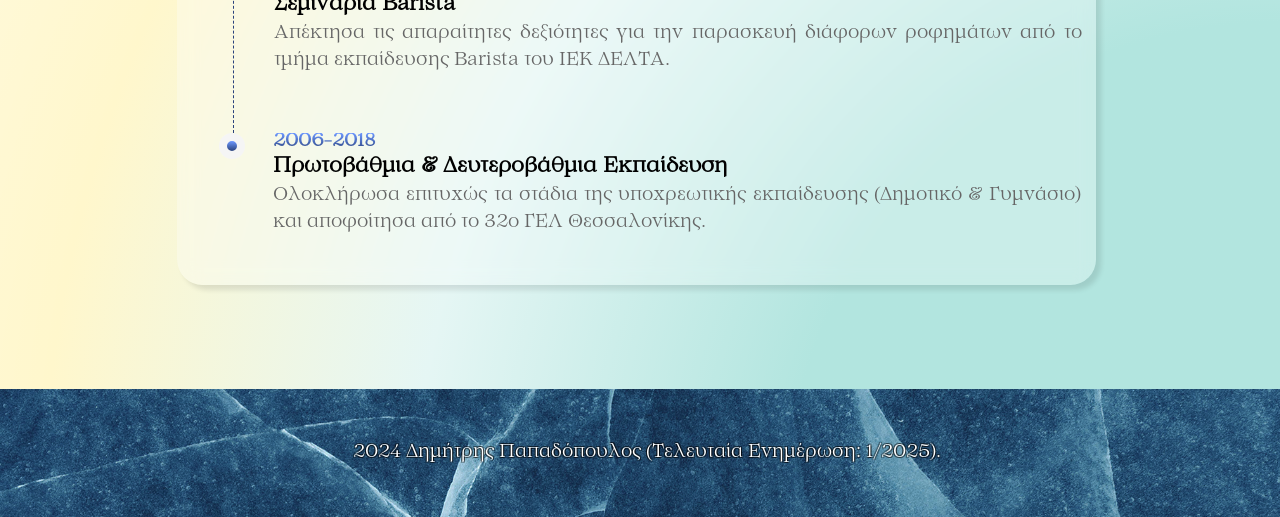
==== commit 06620fdd: "Information updates on index.html file" ====
--- a/index.html
+++ b/index.html
@@ -39,9 +39,9 @@
             <br><section id="MoreAboutMe">
             </div></div><div class="glass"><h2>Σχετικά με εμένα</h2>
             <p>
-			Ονομάζομαι Δημήτρης Παπαδόπουλος και είμαι προπτυχιακός φοιτητής του τμήματος Μηχανικών Πληροφορικής & Ηλεκτρονικών Συστημάτων του Διεθνούς Πανεπιστημίου της Ελλάδος. Αυτή τη στιγμή επικεντρόνομαι στην εκπόνηση της πτυχιακής μου εργασίας ενώ παράλληλα εργάζομαι ως προγραμματιστής ιστού, στην εταιρεία Jacques Hermes.
+			Ονομάζομαι Δημήτρης Παπαδόπουλος και είμαι απόφοιτος του τμήματος Μηχανικών Πληροφορικής & Ηλεκτρονικών Συστημάτων του Διεθνούς Πανεπιστημίου της Ελλάδος. Αυτή τη στιγμή εργάζομαι ως προγραμματιστής ιστού, στην εταιρεία Jacques Hermes.
 			</p> <p>Στοχεύω στην προσωπική και επαγγελματική ανάπτυξη στους τομείς του προγραμματισμού ιστού, της γραφιστικής και της διαχείρισης μέσων κοινωνικής δικτύωσης και εταιρικού προφίλ. Είμαι ανοιχτός σε κάθε πιθανή ευκαιρία εμπλουτισμού των γνώσεών μου μέσω επαγγελματικών ευκαιριών ή εργασιών ανάπτυξης διαφόρων λογισμικών & εφαρμογών.</p>
-			<p>Αυτή τη στιγμή, οι γνώσεις μου περιλαμβάνουν τόσο θεωρητικές θεματικές όσο και πρακτικές δεξιότητες τις οποίες απέκτησα μέσω της εργασίας μου σε ένα κατάστημα με περιορισμένο προσωπικό και άρα μεγάλο εύρος αρμοδιοτήτων σε κάθε εργαζόμενο. Οι εμπειρίες μου πιστεύω πως μου επιτρέπουν να αντιμετωπίζω με επιτυχία διάφορα προβλήματα και να αποκτώ στη πορεία μεγαλύτερη ευχέρεια στις ικανότητές μου.</p>
+			<p>Αυτή τη στιγμή, οι γνώσεις μου περιλαμβάνουν τόσο θεωρητικές θεματικές όσο και πρακτικές δεξιότητες τις οποίες απέκτησα μέσω της εργασίας μου σε ένα κατάστημα με περιορισμένο προσωπικό και άρα μεγάλο εύρος αρμοδιοτήτων για κάθε εργαζόμενο. Οι εμπειρίες μου πιστεύω πως μου επιτρέπουν να αντιμετωπίζω με επιτυχία διάφορα προβλήματα και να αποκτώ στη πορεία μεγαλύτερη ευχέρεια στις ικανότητές μου.</p>
             <h2>Δεξιότητες</h2>
             <div class="skills"><div class="skill-item">Adobe Photoshop</div> <div class="skill-item">HTML</div> <div class="skill-item">Linux</div><div class="skill-item">CorelDRAW</div><div class="skill-item">Figma</div><div class="skill-item">SQL</div><div class="skill-item">C++</div><div class="skill-item">CSS</div><div class="skill-item">JavaScript</div></div>
 			<h2>Γλώσσες</h2>
@@ -62,10 +62,9 @@
 		<div class="rb-container">
 		  <ul class="rb">
 			<li class="rb-item" ng-repeat="itembx">
-			   <h4>2018-Σήμερα</h4>
+			   <h4>2019-2026</h4>
 			   <h2>ΜΠΗΣ-ΔΙΠΑΕ.</h2>
-			   <p>Πραγματοποιώ τις σπουδές μου στο τμήμα Μηχανικών Πληροφορικής και Ηλεκτρονικών Συστημάτων του ΔΙΠΑΕ. Βρίσκομαι στα τελευταία στάδια της φοίτησης,
-			   καθώς πλέον επικεντρόμαι στην εκπόνηση της πτυχιακής μου εργασίας.</p>
+			   <p>Πραγματοποίησα τις σπουδές μου στο τμήμα Μηχανικών Πληροφορικής και Ηλεκτρονικών Συστημάτων του ΔΙΠΑΕ.</p>
 			</li>
 			<li class="rb-item" ng-repeat="itembx">
 				<h4>2018</h4>
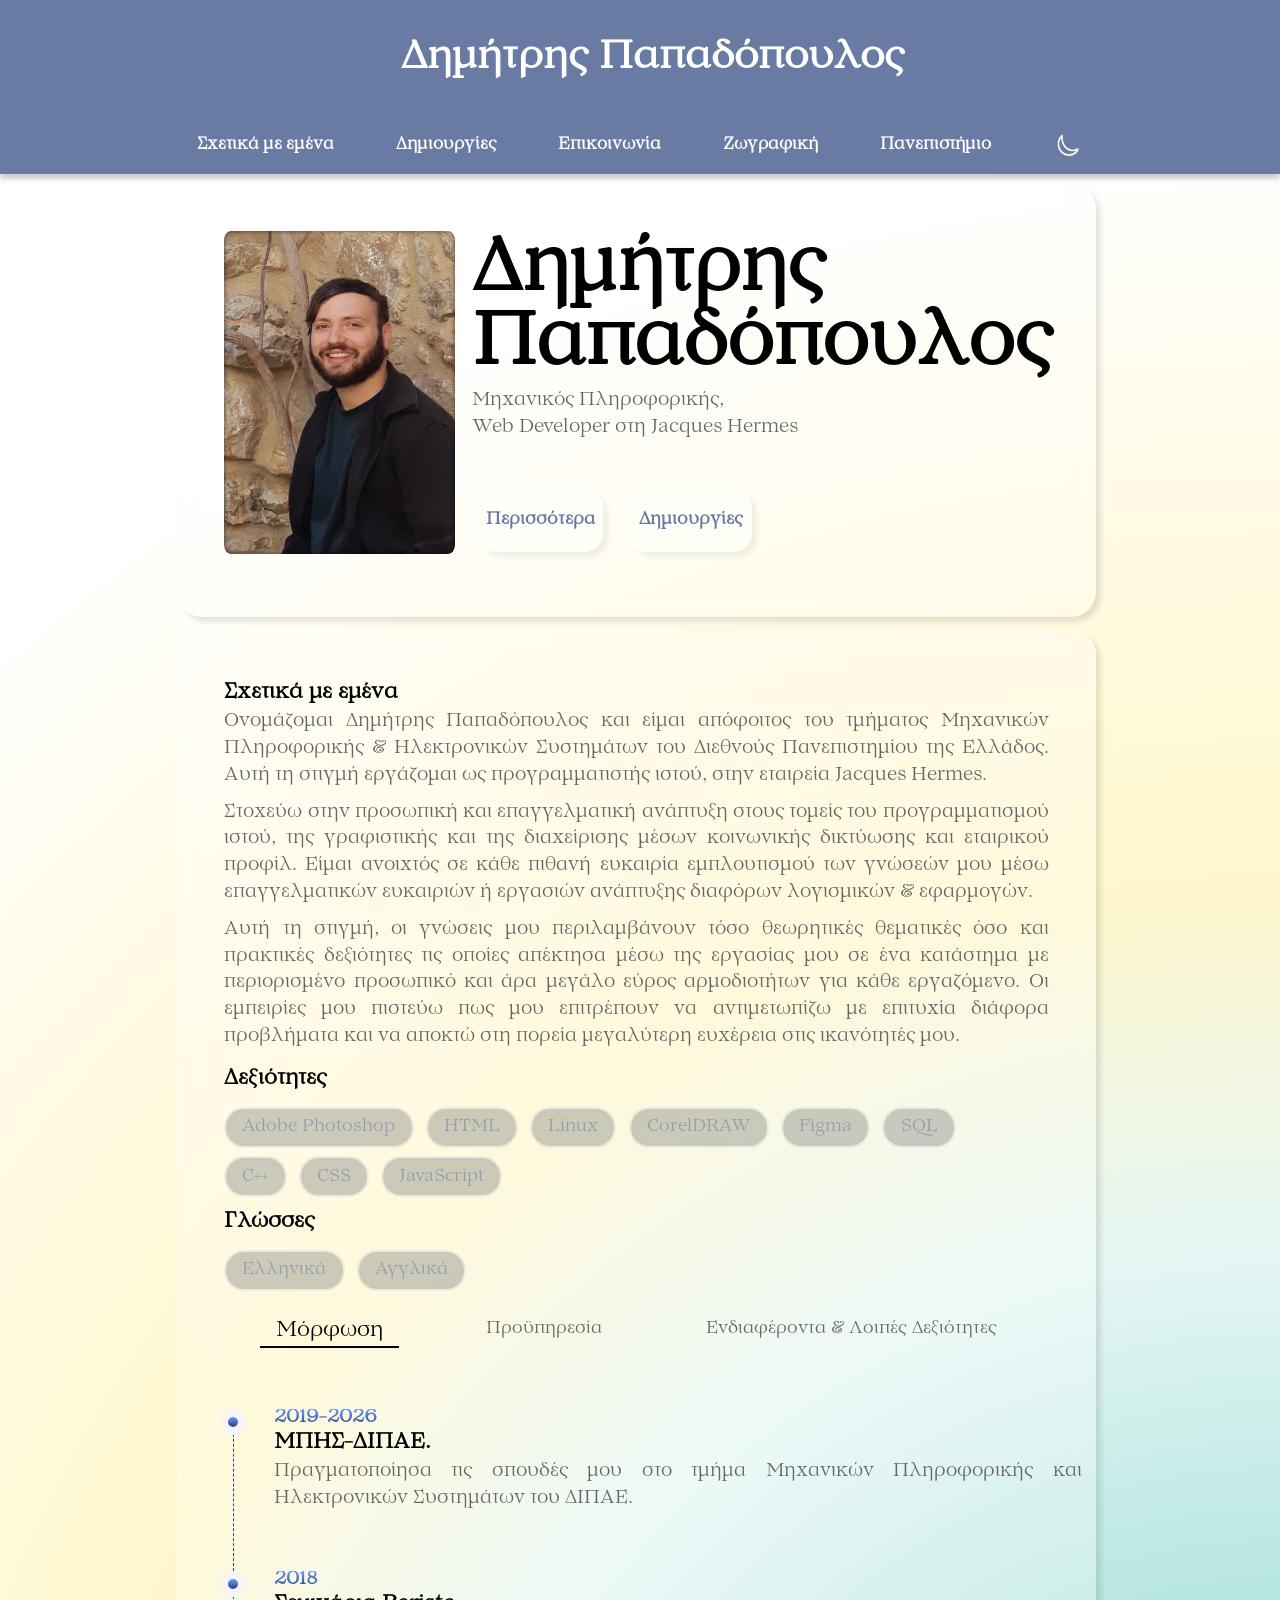
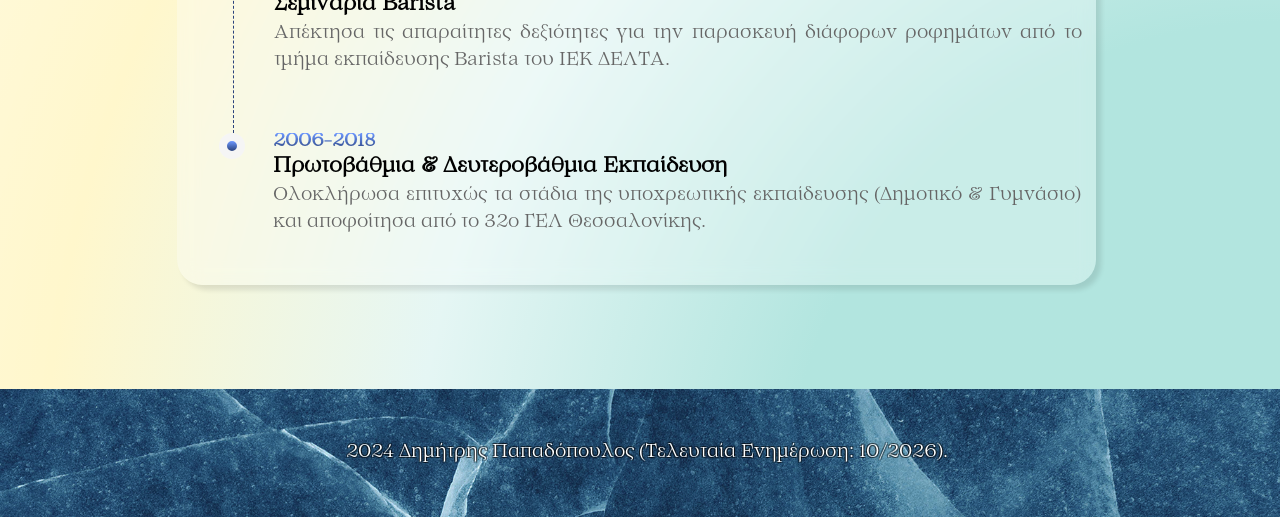
==== commit f3473b68: "Information updates on index.html file" ====
--- a/index.html
+++ b/index.html
@@ -35,7 +35,7 @@
         <section id="about">
 		    <div class="glass"><div class="image-text-container"> <div class="image-container">
 			  <img src="images/Papadopoulos.jpg" alt="Παπαδόπουλος Δημήτρης Φωτογραφία" class="responsive-image">
-			</div> <div class="text-container"><h3>Δημήτρης<br>Παπαδόπουλος</h3><p>Προπτυχιακός Φοιτητής Πληροφορικής, <br>Web Developer στη Jacques Hermes</p></div> <br><div class="button-container"><button class="button" onclick="location.href='#MoreAboutMe'">Περισσότερα<span class="tooltip">Σπουδές,<br>Εργασία,<br>Ενδιαφέροντα</span></button><button class="button" onclick= location.href="CREATIONS.html">Δημιουργίες</button></div></div>
+			</div> <div class="text-container"><h3>Δημήτρης<br>Παπαδόπουλος</h3><p>Μηχανικός Πληροφορικής, <br>Web Developer στη Jacques Hermes</p></div> <br><div class="button-container"><button class="button" onclick="location.href='#MoreAboutMe'">Περισσότερα<span class="tooltip">Σπουδές,<br>Εργασία,<br>Ενδιαφέροντα</span></button><button class="button" onclick= location.href="CREATIONS.html">Δημιουργίες</button></div></div>
             <br><section id="MoreAboutMe">
             </div></div><div class="glass"><h2>Σχετικά με εμένα</h2>
             <p>
@@ -142,7 +142,7 @@
 
     <footer>
 	<br> <br> <br> 
-    <p1> <div class="shadow-around-text">2024 Δημήτρης Παπαδόπουλος (Τελευταία Ενημέρωση: 1/2025).</div></p1>
+    <p1> <div class="shadow-around-text">2024 Δημήτρης Παπαδόπουλος (Τελευταία Ενημέρωση: 10/2026).</div></p1>
     <br><br><br>
 	</footer>
 
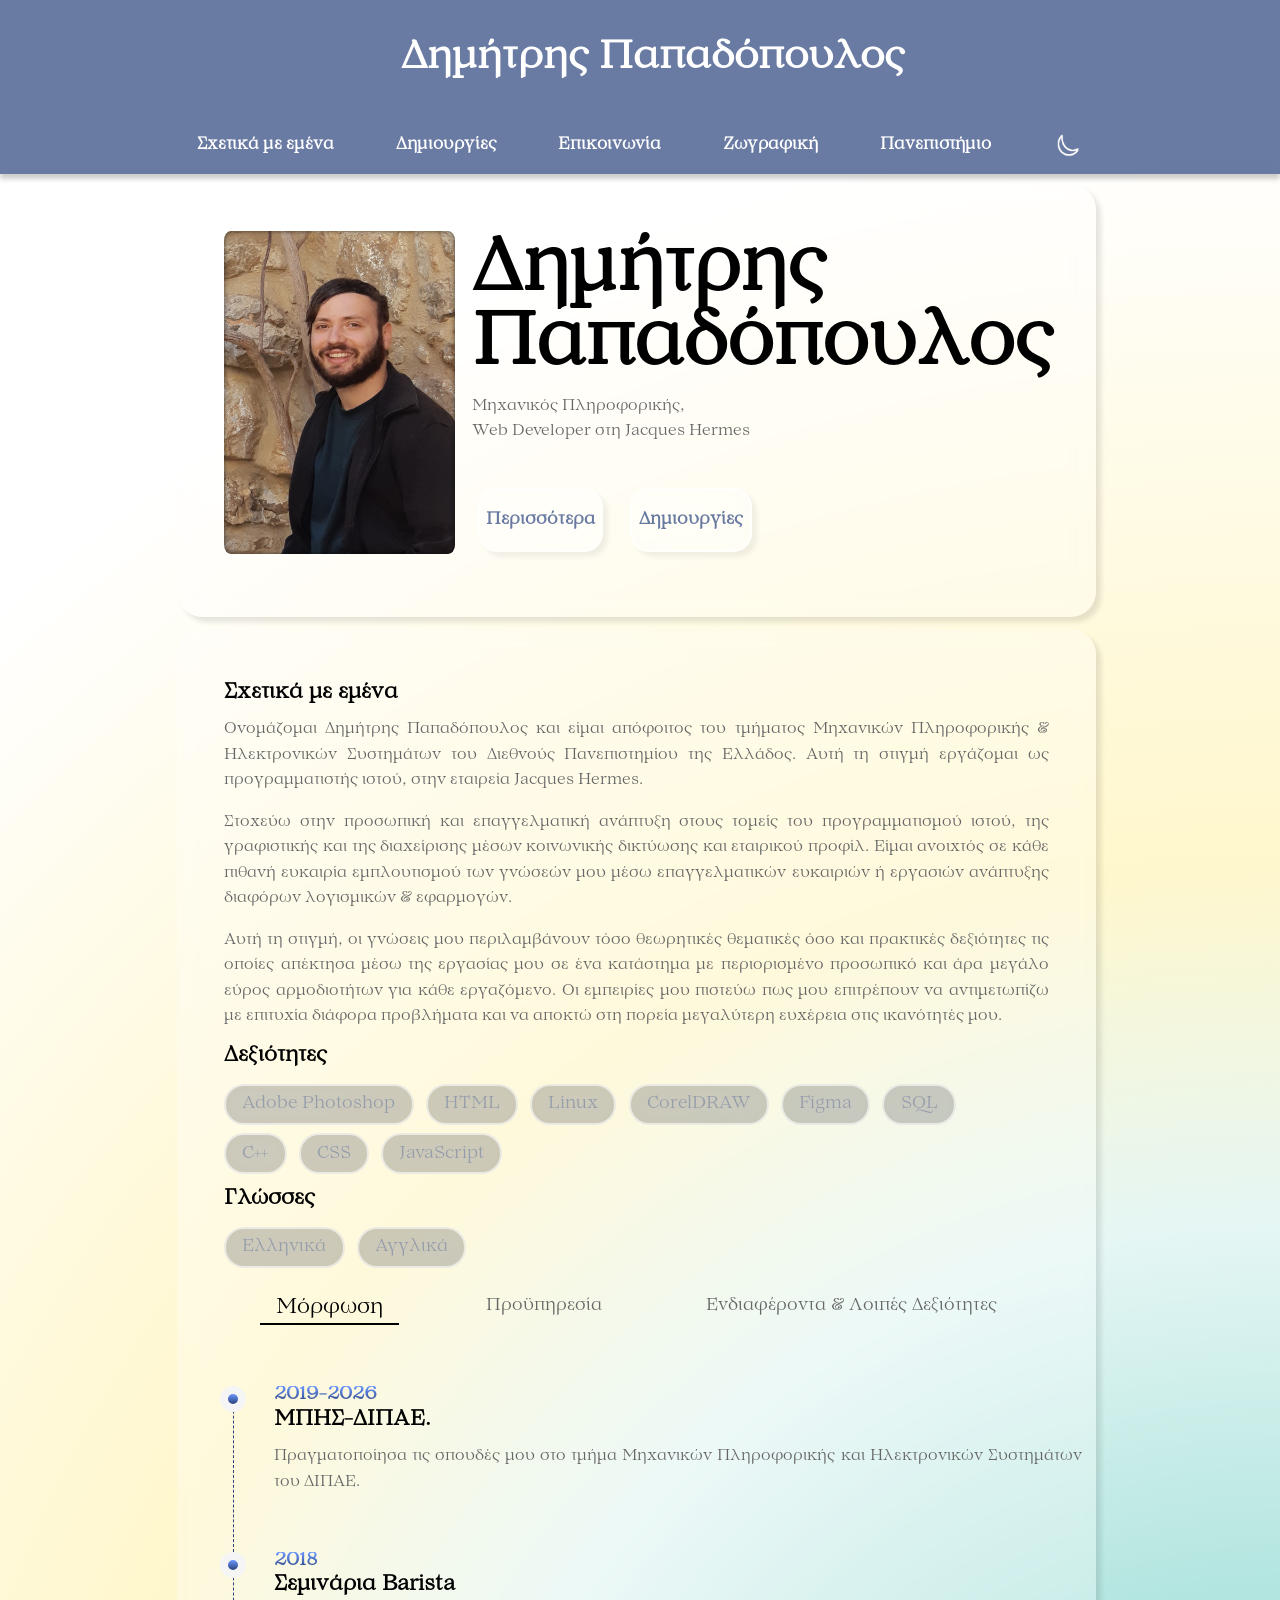
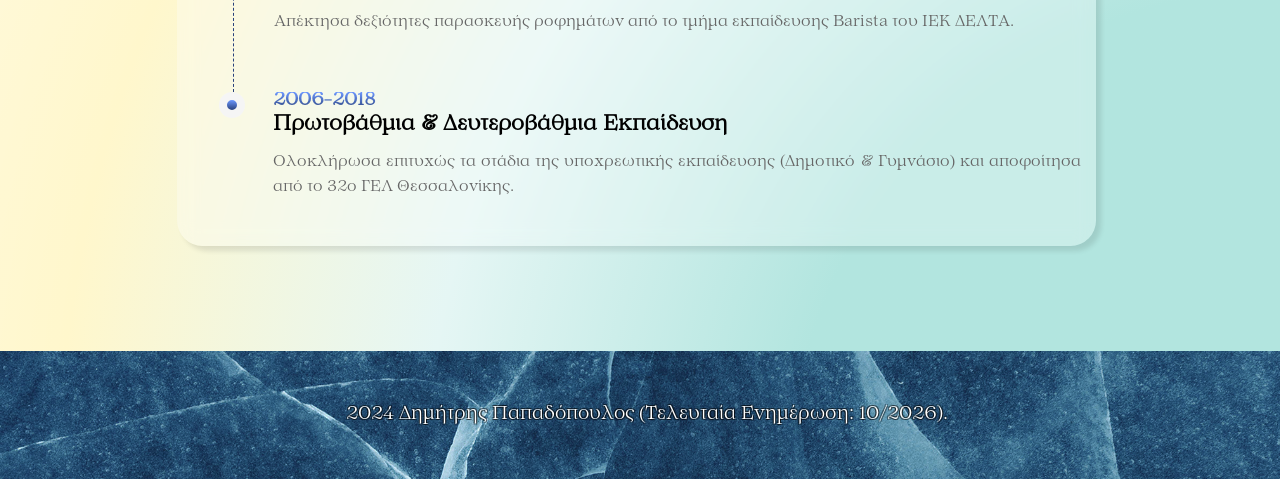
==== commit 75e2e40c: "Updates on bio information" ====
--- a/index.html
+++ b/index.html
@@ -69,7 +69,7 @@
 			<li class="rb-item" ng-repeat="itembx">
 				<h4>2018</h4>
 				<h2> Σεμινάρια Barista </h2>
-				<p>Απέκτησα τις απαραίτητες δεξιότητες για την παρασκευή διάφορων ροφημάτων από το τμήμα εκπαίδευσης Barista του ΙΕΚ ΔΕΛΤΑ.</p>
+				<p>Απέκτησα δεξιότητες παρασκευής ροφημάτων από το τμήμα εκπαίδευσης Barista του ΙΕΚ ΔΕΛΤΑ.</p>
 			</li>
 			<li class="rb-item" ng-repeat="itembx">
 				<h4>2006-2018</h4>
@@ -93,19 +93,14 @@
 			   για τα μέσα κοινωνικής δικτύωσης και τη βιτρίνα της επιχείρησης και για την διαχείριση των διαδικτυακών παραγγελιών στις διάφορες σχετικές πλατφόρμες.</p>
 			</li>
 			<li class="rb-item" ng-repeat="itembx">
-				<h4>2022</h4>
-				<h2>Γραφίστας - Splash Concept at Waterland, Θεσσαλονίκη</h2>
-				<p>Υλοποίησα τον σχεδιασμό των καρτών προσωπικού για την εκδήλωση καθώς και συνοδευτικό διαφημιστικό υλικό.</p>
+				<h4>2019-2022</h4>
+				<h2>Γραφίστας - Διάφορες Εκδηλώσεις, Θεσσαλονίκη</h2>
+				<p>Σχεδίαζα κάρτες προσωπικού και συνοδευτικό διαφημιστικό υλικό για τις εκδηλώσεις: Splash Concept at Waterland, Schools' Festival και GlowCity.</p>
 			</li>
 			<li class="rb-item" ng-repeat="itembx">
 				<h4>2020</h4>
 				<h2>Οπτικός Συντονιστής - Πολεμικό Μουσείο, Θεσσαλονίκη</h2>
-				<p>Ήμουν υπεύθυνος για την προβολή ταινιών μικρού μήκους για τους επισκέπτες του μουσείου.</p>
-			</li>
-			<li class="rb-item" ng-repeat="itembx">
-				<h4>2019</h4>
-				<h2>Γραφίστας - Schools' Festival & GlowCity, Θεσσαλονίκη</h2>
-				<p>Υλοποίησα τον σχεδιασμό των καρτών προσωπικού για την εκδήλωση καθώς και συνοδευτικό διαφημιστικό υλικό.</p>
+				<p>Ήμουν υπεύθυνος για την προβολή οπτικοακουστικού υλικού μικρού μήκους για τους επισκέπτες του μουσείου.</p>
 			</li>
 		  </ul>
      </div>
--- a/styles.css
+++ b/styles.css
@@ -1,56 +1,50 @@
-/* StylesPapadopoulosPage.css */
-/* Εδώ τοποθετούνται όλες οι οδηγίες αισθητικής για την προσωπική ιστοσελίδα */
+/* Αρχείο CSS ιστοσελίδας - καθορισμός παραμέτρων αισθητικής και τοποθέτησης στοιχείων */
         
-		
-		html {
+html {
     scroll-behavior: smooth;
-}
-		@font-face { /*Εισαγωγή εξατομικευμένης γραμματοσειράς*/
-            font-family: 'Zetafonts_-_Lovelace_Text_Regular';
-            src: url('Zetafonts_-_Lovelace_Text_Regular.otf?v=1729090681') format('truetype'); 
-            font-weight: normal;
-            font-style: normal;
+     }
+@font-face { /* εισαγωγή εξατομικευμένης γραμματοσειράς ιστοσελίδας */
+    font-family: 'Zetafonts_-_Lovelace_Text_Regular';
+    src: url('Zetafonts_-_Lovelace_Text_Regular.otf?v=1729090681') format('truetype'); 
+    font-weight: normal;
+    font-style: normal;
+            }		
+		
+body {
+	font-family: 'Zetafonts_-_Lovelace_Text_Regular', serif; /*γραμματοσειρά*/
+	margin: 0;
+	padding: 0;
+	background: radial-gradient(circle, rgba(0, 169, 149, 0.3) 20%, 
+	rgba(0, 169, 149, 0.1) 35%,  /* Πιο απαλό πράσινο πριν το κίτρινο */
+	rgba(255, 215, 0, 0.2) 50%, 
+	rgba(255, 215, 0, 0.1) 65%,  /* Πιο απαλό κίτρινο πριν το διάφανο */
+	rgba(0, 0, 0, 0) 80%);
+	background-size: 200% 200%; /* Αυξημένο μέγεθος φόντου ώστε να υπάρχει δυνατότητα κίνησης */
+	animation: moveGradient 20s ease-in-out infinite; /* Animation που επαναλαμβάνεται (διάρκεια: 20'') */
+    }
+
+@keyframes moveGradient { /*μετακίνηση χρωμάτων φόντου */
+	0% {
+		background-position: 0% 0%; /* Αρχική θέση φόντου */
+		}
+	50% {
+		background-position: 100% 100%; /* Σταδιακή μετακίνηση στη μέση */
+		}
+	100% {
+		background-position: 0% 0%; /* Επιστροφή στην αρχική θέση */
+		}
+	}
+
+
+/* Header παραμετροποίηση */
+header { background: rgba(42, 66, 124, 0.7);
+		width: 100%;
+        color: white;
+        padding: 1%; /* κενός χώρος πάνω & κάτω από το κείμενο (ήταν: 0.5rem)*/
+        text-align: center;
         }
-		
-		
-		
-		body {
-		  font-family: 'Zetafonts_-_Lovelace_Text_Regular', serif; /*γραμματοσειρά*/
-		  margin: 0;
-		  padding: 0;
-		  background: radial-gradient(circle, rgba(0, 169, 149, 0.3) 20%, 
-			  rgba(0, 169, 149, 0.1) 35%,  /* Πιο απαλό πράσινο πριν το κίτρινο */
-			  rgba(255, 215, 0, 0.2) 50%, 
-			  rgba(255, 215, 0, 0.1) 65%,  /* Πιο απαλό κίτρινο πριν το διάφανο */
-			  rgba(0, 0, 0, 0) 80%);
-		  background-size: 200% 200%; /* Αυξημένο μέγεθος φόντου ώστε να υπάρχει δυνατότητα κίνησης */
-		  animation: moveGradient 20s ease-in-out infinite; /* Animation που επαναλαμβάνεται (διάρκεια: 20'') */
-        }
-
-		@keyframes moveGradient { /*μετακίνηση χρωμάτων φόντου */
-		  0% {
-			background-position: 0% 0%; /* Αρχική θέση φόντου */
-		  }
-		  50% {
-			background-position: 100% 100%; /* Σταδιακή μετακίνηση στη μέση */
-		  }
-		  100% {
-			background-position: 0% 0%; /* Επιστροφή στην αρχική θέση */
-		  }
-		}
-
-
-        /* Στυλ για το header */
-        header {
-            background: rgba(42, 66, 124, 0.7);
-						width: 100%;
-
-            color: white;
-            padding: 1%; /* κενός χώρος πάνω & κάτω από το κείμενο (ήταν: 0.5rem)*/
-            text-align: center;
-        }
-
-        /* Στυλ για το κεντρικό μενού */
+
+        /* Κεντρικό μενού παραμετροποίηση */
         nav {
             display: flex;
 			width: 100%;
@@ -97,14 +91,14 @@
 						   0 0 30px rgba(255, 122, 37, 0.4); /* Λάμψη στο έπακρο της ακτίνας από το κείμενο */
 		}
 		
-		/* Στυλ για το κουμπί εναλλαγής φωτεινότητας */
+		/* Κουμπί εναλλαγής φωτεινότητας παραμετροποίηση */
 		#themeToggle {
 			background-color: transparent; /* Διαφάνεια για το κουμπί */
 			border: none; /* Χωρίς περίγραμμα */
 			cursor: pointer; /* Χέρι όταν το δείχνει ο δείκτης */
 		}
 
-		/* Στυλ για την εικόνα του κουμπιού εναλλαγής φωτεινότητας*/
+		/* Εικονίδιο κουμπιού εναλλαγής φωτεινότητας παραμετροποίηση */
 		#themeIcon {
 			max-width: 45%; /* Μέγιστο πλάτος 45% */
 			max-height: 50px; /* Μέγιστο ύψος 50px */
@@ -179,17 +173,14 @@
 		
 		
 		
-        p {
-            font-size: 1.4vw;
-            color: #666;
-            max-width: 65%
-            max-height: 100%
-			margin: 0 auto;
-			margin-top: -1%;
-			line-height: 150%;
-			text-align: justify; /* κάλυψη του 100% του πλάτους από το κείμενο */	
-			
-        }
+p {
+    font-size: clamp(15px, 1.1vw, 18px);
+    color: #666;
+    max-width: 100%;
+    line-height: 1.7;
+    margin: 0 0 16px;
+    text-align: justify;
+}
 		
 		p1 {
             font-size: 1.4vw;
@@ -910,6 +901,332 @@
 }
 
 
+/* ==========================================
+   MOBILE RESPONSIVE DESIGN
+   Ισχύει για οθόνες έως 768px
+   ========================================== */
+
+@media screen and (max-width: 768px) {
+
+    /* Βασικές ρυθμίσεις */
+    *,
+    *::before,
+    *::after {
+        box-sizing: border-box;
+    }
+
+    body {
+        overflow-wrap: break-word;
+    }
+
+    main {
+        padding: 20px 12px;
+    }
+
+    /* Τίτλος ιστοσελίδας */
+    header {
+        padding: 18px 12px;
+    }
+
+    h1,
+    body.dark-mode h1 {
+        font-size: clamp(23px, 6vw, 32px);
+        line-height: 1.3;
+        margin: 0;
+    }
+
+    h2,
+    body.dark-mode h2 {
+        font-size: 22px;
+        line-height: 1.4;
+        text-align: left;
+        text-align-last: auto;
+        margin: 0 0 14px;
+    }
+
+    h3,
+    body.dark-mode h3 {
+        font-size: clamp(27px, 7vw, 36px);
+        line-height: 1.25;
+        text-align: center;
+        text-align-last: auto;
+        margin: 12px 0;
+    }
+
+    h4,
+    body.dark-mode h4 {
+        font-size: 15px;
+        line-height: 1.5;
+    }
+
+    p,
+    body.dark-mode p {
+        font-size: 16px;
+        line-height: 1.8;
+        max-width: 100%;
+        margin: 0 0 16px;
+        text-align: left;
+        overflow-wrap: anywhere;
+    }
+
+    /* Μενού πλοήγησης */
+    nav {
+        padding: 8px 10px;
+        width: 100%;
+    }
+
+    nav ul {
+        display: flex;
+        flex-wrap: wrap;
+        justify-content: center;
+        align-items: center;
+        gap: 4px;
+        width: 100%;
+    }
+
+    nav ul li {
+        margin: 0;
+    }
+
+    nav ul li a {
+        padding: 9px 10px;
+        font-size: 14px;
+        text-align: center;
+    }
+
+    #themeToggle {
+        display: flex;
+        align-items: center;
+        justify-content: center;
+        min-width: 44px;
+        min-height: 44px;
+        padding: 6px;
+    }
+
+    #themeIcon {
+        width: 28px;
+        height: 28px;
+        max-width: none;
+        max-height: none;
+        margin: 0;
+        object-fit: contain;
+    }
+
+    /* Γυάλινα πλαίσια */
+    .glass,
+    body.dark-mode .glass {
+        width: 100%;
+        max-width: 100%;
+        height: auto;
+        margin: 0 0 22px;
+        padding: 20px 16px;
+        border-radius: 18px;
+    }
+
+    /* Αρχική παρουσίαση */
+    .image-text-container {
+        display: flex;
+        flex-direction: column;
+        align-items: center;
+        gap: 12px;
+    }
+
+    .image-container {
+        width: min(65%, 230px);
+        height: auto;
+        margin: 0 auto;
+    }
+
+    .image-container img {
+        width: 100%;
+        height: auto;
+        object-fit: cover;
+    }
+
+    .text-container {
+        width: 100%;
+        font-size: 16px;
+        text-align: center;
+    }
+
+    .text-container p {
+        text-align: center;
+    }
+
+    /* Κουμπιά αρχικής σελίδας */
+    .button-container {
+        position: static;
+        display: flex;
+        flex-wrap: wrap;
+        justify-content: center;
+        gap: 10px;
+        width: 100%;
+        height: auto;
+        padding: 0;
+        margin-top: 8px;
+    }
+
+    .button,
+    body.dark-mode .button {
+        flex: 1 1 140px;
+        width: auto;
+        min-height: 46px;
+        height: auto;
+        margin: 0;
+        padding: 12px;
+        border-radius: 12px;
+        font-size: 15px;
+    }
+
+    /* Tooltip: δεν βασιζόμαστε στο hover στο κινητό */
+    .tooltip {
+        display: none;
+    }
+
+    /* Δεξιότητες και γλώσσες */
+    .skills {
+        width: 100%;
+        height: auto;
+        display: flex;
+        flex-wrap: wrap;
+        gap: 8px;
+        margin: 12px 0 24px;
+    }
+
+    .skill-item {
+        font-size: 14px;
+        padding: 9px 12px;
+        margin: 0;
+        border-radius: 12px;
+        overflow-wrap: anywhere;
+    }
+
+    /* Καρτέλες σπουδών / εργασίας / ενδιαφερόντων */
+    .tabs-container {
+        width: 100%;
+    }
+
+    .tabs-menu,
+    body.dark-mode .tabs-menu {
+        display: flex;
+        flex-wrap: wrap;
+        justify-content: flex-start;
+        gap: 8px;
+        margin: 18px 0;
+        padding: 0;
+    }
+
+    .tabs-menu li,
+    body.dark-mode .tabs-menu li,
+    .tabs-menu li.active,
+    body.dark-mode .tabs-menu li.active {
+        font-size: 14px;
+        line-height: 1.5;
+        padding: 10px 12px;
+        flex: 1 1 130px;
+        text-align: center;
+    }
+
+    .tab-content,
+    body.dark-mode .tab-content {
+        margin-top: 18px;
+    }
+
+    .tab-content.active,
+    body.dark-mode .tab-content.active {
+        margin-bottom: 0;
+    }
+
+    /* Χρονολόγιο */
+    .container,
+    body.dark-mode .container {
+        width: 100%;
+        height: auto;
+        margin: 20px 0 0;
+    }
+
+    .rightbox,
+    body.dark-mode .rightbox {
+        padding: 0;
+        height: auto;
+    }
+
+    .rb-container,
+    body.dark-mode .rb-container {
+        width: 100%;
+        max-width: 100%;
+        margin: 0;
+    }
+
+    .rb-container ul.rb,
+    body.dark-mode .rb-container ul.rb {
+        margin: 0;
+        width: 100%;
+        align-items: stretch;
+    }
+
+    .rb-container ul.rb li,
+    body.dark-mode .rb-container ul.rb li {
+        width: 100%;
+        padding: 0 0 24px 22px;
+        box-sizing: border-box;
+    }
+
+    .rb-container ul.rb li::before,
+    body.dark-mode .rb-container ul.rb li::before {
+        left: -10px;
+        width: 14px;
+        height: 14px;
+        border-width: 4px;
+    }
+
+    .rb-container ul.rb li h2,
+    body.dark-mode .rb-container ul.rb li h2 {
+        font-size: 18px;
+    }
+
+    /* Υποσέλιδο */
+    footer {
+        width: 100%;
+        padding: 20px 12px;
+        background-position: center;
+    }
+
+    footer p1 {
+        font-size: 13px;
+        line-height: 1.7;
+    }
+}
+
+/* Παραμετροποίηση διαστάσεων ιστοσελίδας για συσκευές κινητών τηλεφώνων */
+@media screen and (max-width: 380px) {
+
+    main {
+        padding: 14px 8px;
+    }
+
+    .glass,
+    body.dark-mode .glass {
+        padding: 16px 12px;
+    }
+
+    nav ul li a {
+        padding: 8px 7px;
+        font-size: 13px;
+    }
+
+    .image-container {
+        width: min(75%, 210px);
+    }
+
+    .tabs-menu li,
+    body.dark-mode .tabs-menu li,
+    .tabs-menu li.active,
+    body.dark-mode .tabs-menu li.active {
+        flex-basis: 100%;
+    }
+}
+
 
 
 
@@ -919,3 +1236,19 @@
 footer.dark-mode {
     background: rgba(0, 0, 30, 0.9);
 }
+
+/* Στοίχιση κειμένου σε κινητά */
+@media screen and (max-width: 768px) {
+p,
+body.dark-mode p {
+text-align: justify;
+hyphens: auto;
+-webkit-hyphens: auto;
+}
+}
+
+@media screen and (max-width: 768px) {
+    .text-container p {
+        text-align: center;
+    }
+}
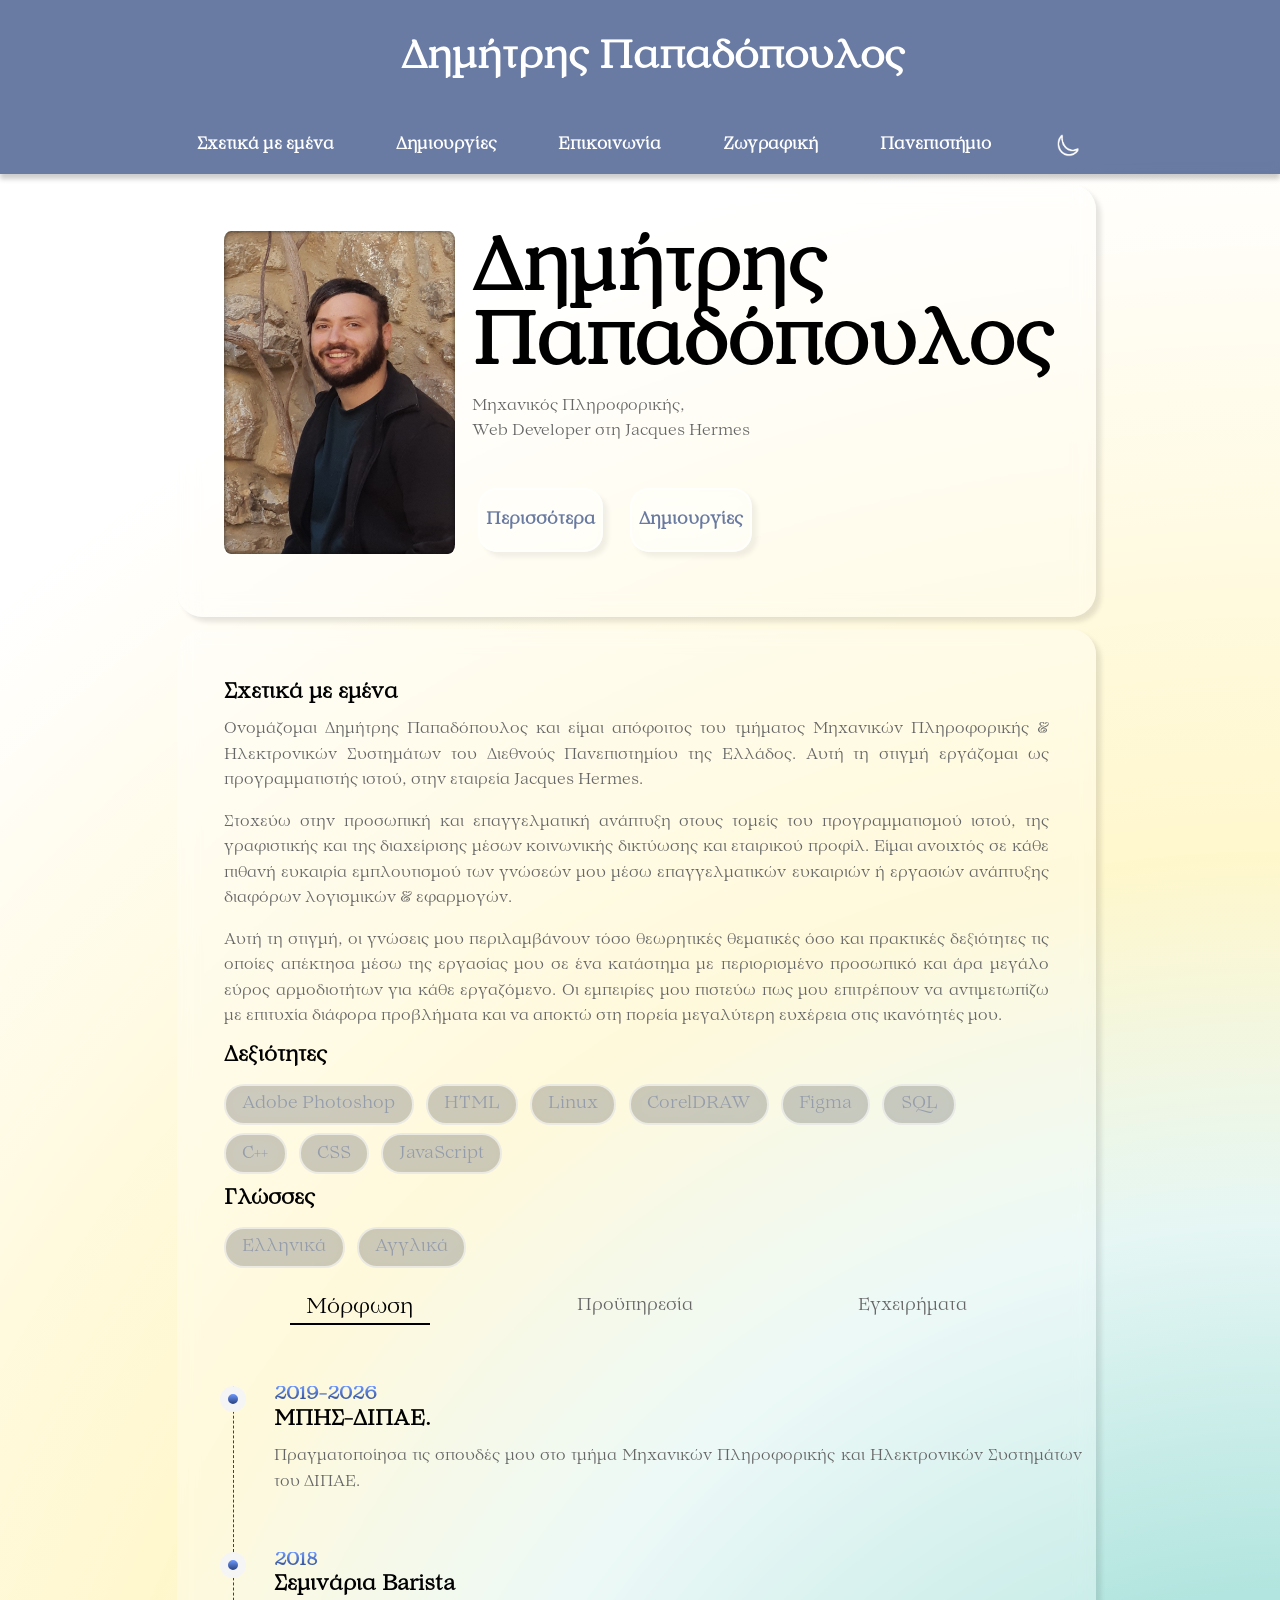
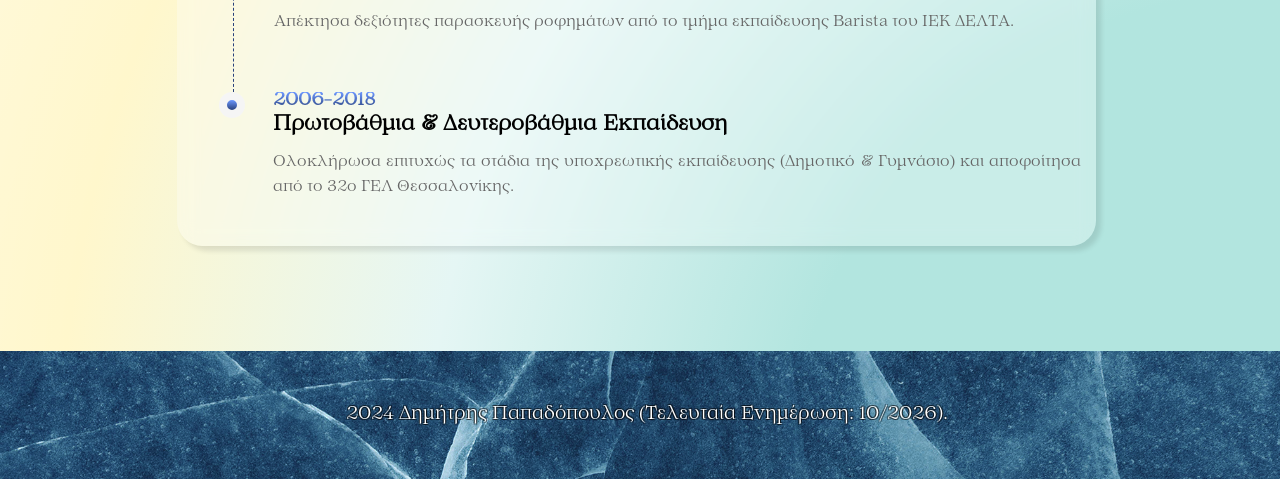
==== commit 7f47754d: "Information updates on index.html file" ====
--- a/index.html
+++ b/index.html
@@ -1,17 +1,15 @@
 <!DOCTYPE html>
 <html lang="el">
 <head>
-     <link rel="stylesheet" href="https://cdn.jsdelivr.net/npm/bootstrap-icons@1.8.1/font/bootstrap-icons.css">
-
+    <link rel="stylesheet" href="https://cdn.jsdelivr.net/npm/bootstrap-icons@1.8.1/font/bootstrap-icons.css">
     <meta charset="UTF-8">
     <meta name="viewport" content="width=device-width, initial-scale=1.0">
     <title>Δημήτρης Παπαδόπουλος</title>
     <link rel="stylesheet" href="styles.css"> <!-- Σύνδεση με το αρχείο css -->
 </head>
 <body>
-<script src="script/Script.js" defer></script>
-
-
+	<script src="script/Script.js" defer></script> <!-- Σύνδεση με το αρχείο js -->
+	
     <header>
         <h1>Δημήτρης Παπαδόπουλος</h1>
     </header>
@@ -24,91 +22,91 @@
 			<li><a href="DRAWING.html">Ζωγραφική</a></li>
 			<li><a href="UNIVERSITY.html">Πανεπιστήμιο</a></li>
 			<li><button id="themeToggle">
-        <img id="themeIcon" src="images/Moon_Icon.png" alt="Ήλιος">
-    </button>
-</div>
-</a></li>
+            <img id="themeIcon" src="images/Moon_Icon.png" alt="Ήλιος">
+            </button>
+            </div>
+            </a></li>
         </ul>
     </nav>
 
     <main>
         <section id="about">
 		    <div class="glass"><div class="image-text-container"> <div class="image-container">
-			  <img src="images/Papadopoulos.jpg" alt="Παπαδόπουλος Δημήτρης Φωτογραφία" class="responsive-image">
-			</div> <div class="text-container"><h3>Δημήτρης<br>Παπαδόπουλος</h3><p>Μηχανικός Πληροφορικής, <br>Web Developer στη Jacques Hermes</p></div> <br><div class="button-container"><button class="button" onclick="location.href='#MoreAboutMe'">Περισσότερα<span class="tooltip">Σπουδές,<br>Εργασία,<br>Ενδιαφέροντα</span></button><button class="button" onclick= location.href="CREATIONS.html">Δημιουργίες</button></div></div>
-            <br><section id="MoreAboutMe">
-            </div></div><div class="glass"><h2>Σχετικά με εμένα</h2>
-            <p>
-			Ονομάζομαι Δημήτρης Παπαδόπουλος και είμαι απόφοιτος του τμήματος Μηχανικών Πληροφορικής & Ηλεκτρονικών Συστημάτων του Διεθνούς Πανεπιστημίου της Ελλάδος. Αυτή τη στιγμή εργάζομαι ως προγραμματιστής ιστού, στην εταιρεία Jacques Hermes.
-			</p> <p>Στοχεύω στην προσωπική και επαγγελματική ανάπτυξη στους τομείς του προγραμματισμού ιστού, της γραφιστικής και της διαχείρισης μέσων κοινωνικής δικτύωσης και εταιρικού προφίλ. Είμαι ανοιχτός σε κάθε πιθανή ευκαιρία εμπλουτισμού των γνώσεών μου μέσω επαγγελματικών ευκαιριών ή εργασιών ανάπτυξης διαφόρων λογισμικών & εφαρμογών.</p>
-			<p>Αυτή τη στιγμή, οι γνώσεις μου περιλαμβάνουν τόσο θεωρητικές θεματικές όσο και πρακτικές δεξιότητες τις οποίες απέκτησα μέσω της εργασίας μου σε ένα κατάστημα με περιορισμένο προσωπικό και άρα μεγάλο εύρος αρμοδιοτήτων για κάθε εργαζόμενο. Οι εμπειρίες μου πιστεύω πως μου επιτρέπουν να αντιμετωπίζω με επιτυχία διάφορα προβλήματα και να αποκτώ στη πορεία μεγαλύτερη ευχέρεια στις ικανότητές μου.</p>
-            <h2>Δεξιότητες</h2>
-            <div class="skills"><div class="skill-item">Adobe Photoshop</div> <div class="skill-item">HTML</div> <div class="skill-item">Linux</div><div class="skill-item">CorelDRAW</div><div class="skill-item">Figma</div><div class="skill-item">SQL</div><div class="skill-item">C++</div><div class="skill-item">CSS</div><div class="skill-item">JavaScript</div></div>
-			<h2>Γλώσσες</h2>
-			<div class="skills"><div class="skill-item">Ελληνικά</div><div class="skill-item">Αγγλικά</div></div>
-			<div class="tabs-container">
-    <ul class="tabs-menu">
-        <li class="tab-link active" data-tab="education">Μόρφωση</li>
-        <li class="tab-link" data-tab="experience">Προϋπηρεσία</li>
-        <li class="tab-link" data-tab="seminars">Ενδιαφέροντα & Λοιπές Δεξιότητες</li>
-    </ul>
-</div>
+			  	<img src="images/Papadopoulos.jpg" alt="Παπαδόπουλος Δημήτρης Φωτογραφία" class="responsive-image">
+				</div> <div class="text-container"><h3>Δημήτρης<br>Παπαδόπουλος</h3><p>Μηχανικός Πληροφορικής, <br>Web Developer στη Jacques Hermes</p></div> <br><div class="button-container"><button class="button" onclick="location.href='#MoreAboutMe'">Περισσότερα<span class="tooltip">Σπουδές,<br>Εργασία,<br>Ενδιαφέροντα</span></button><button class="button" onclick= location.href="CREATIONS.html">Δημιουργίες</button></div></div>
+            	<br><section id="MoreAboutMe">
+            	</div></div><div class="glass"><h2>Σχετικά με εμένα</h2>
+            	<p>
+				Ονομάζομαι Δημήτρης Παπαδόπουλος και είμαι απόφοιτος του τμήματος Μηχανικών Πληροφορικής & Ηλεκτρονικών Συστημάτων του Διεθνούς Πανεπιστημίου της Ελλάδος. Αυτή τη στιγμή εργάζομαι ως προγραμματιστής ιστού, στην εταιρεία Jacques Hermes.
+				</p> <p>Στοχεύω στην προσωπική και επαγγελματική ανάπτυξη στους τομείς του προγραμματισμού ιστού, της γραφιστικής και της διαχείρισης μέσων κοινωνικής δικτύωσης και εταιρικού προφίλ. Είμαι ανοιχτός σε κάθε πιθανή ευκαιρία εμπλουτισμού των γνώσεών μου μέσω επαγγελματικών ευκαιριών ή εργασιών ανάπτυξης διαφόρων λογισμικών & εφαρμογών.</p>
+				<p>Αυτή τη στιγμή, οι γνώσεις μου περιλαμβάνουν τόσο θεωρητικές θεματικές όσο και πρακτικές δεξιότητες τις οποίες απέκτησα μέσω της εργασίας μου σε ένα κατάστημα με περιορισμένο προσωπικό και άρα μεγάλο εύρος αρμοδιοτήτων για κάθε εργαζόμενο. Οι εμπειρίες μου πιστεύω πως μου επιτρέπουν να αντιμετωπίζω με επιτυχία διάφορα προβλήματα και να αποκτώ στη πορεία μεγαλύτερη ευχέρεια στις ικανότητές μου.</p>
+            	<h2>Δεξιότητες</h2>
+            	<div class="skills"><div class="skill-item">Adobe Photoshop</div> <div class="skill-item">HTML</div> <div class="skill-item">Linux</div><div class="skill-item">CorelDRAW</div><div class="skill-item">Figma</div><div class="skill-item">SQL</div><div class="skill-item">C++</div><div class="skill-item">CSS</div><div class="skill-item">JavaScript</div></div>
+				<h2>Γλώσσες</h2>
+				<div class="skills"><div class="skill-item">Ελληνικά</div><div class="skill-item">Αγγλικά</div></div>
+				<div class="tabs-container">
+    				<ul class="tabs-menu">
+        				<li class="tab-link active" data-tab="education">Μόρφωση</li>
+        				<li class="tab-link" data-tab="experience">Προϋπηρεσία</li>
+        				<li class="tab-link" data-tab="seminars">Εγχειρήματα</li>
+    				</ul>
+				</div>
 
-<!-- Περιεχόμενο για κάθε κατηγορία -->
-  <div id="education" class="tab-content active">
-    
-	 <div class="container">
-	  <div class="rightbox">
-		<div class="rb-container">
-		  <ul class="rb">
-			<li class="rb-item" ng-repeat="itembx">
-			   <h4>2019-2026</h4>
-			   <h2>ΜΠΗΣ-ΔΙΠΑΕ.</h2>
-			   <p>Πραγματοποίησα τις σπουδές μου στο τμήμα Μηχανικών Πληροφορικής και Ηλεκτρονικών Συστημάτων του ΔΙΠΑΕ.</p>
-			</li>
-			<li class="rb-item" ng-repeat="itembx">
-				<h4>2018</h4>
-				<h2> Σεμινάρια Barista </h2>
-				<p>Απέκτησα δεξιότητες παρασκευής ροφημάτων από το τμήμα εκπαίδευσης Barista του ΙΕΚ ΔΕΛΤΑ.</p>
-			</li>
-			<li class="rb-item" ng-repeat="itembx">
-				<h4>2006-2018</h4>
-				<h2>Πρωτοβάθμια & Δευτεροβάθμια Εκπαίδευση</h2>
-				<p>Ολοκλήρωσα επιτυχώς τα στάδια της υποχρεωτικής εκπαίδευσης (Δημοτικό & Γυμνάσιο) και αποφοίτησα από το 32ο ΓΕΛ Θεσσαλονίκης.</p>
-			</li>
-		  </ul>
-		</div>
-	  </div>
-	</div>
-  </div>
-<div id="experience" class="tab-content">
-    <div class="container">
-	 <div class="rightbox">
-      <div class="rb-container">
-		  <ul class="rb">
-			<li class="rb-item" ng-repeat="itembx">
-			   <h4> 2021-Σήμερα</h4>
-			   <h2>Προγραμματιστής Ιστού - Jacques Hermes, Θέρμη Θεσσαλονίκης</h2>
-			   <p>Είμαι υπεύθυνος για την διαχείριση του αποθέματος των προϊόντων στην ιστοσελίδα του καταστήματος, την δημιουργία γραφιστικών απεικονήσεων
-			   για τα μέσα κοινωνικής δικτύωσης και τη βιτρίνα της επιχείρησης και για την διαχείριση των διαδικτυακών παραγγελιών στις διάφορες σχετικές πλατφόρμες.</p>
-			</li>
-			<li class="rb-item" ng-repeat="itembx">
-				<h4>2019-2022</h4>
-				<h2>Γραφίστας - Διάφορες Εκδηλώσεις, Θεσσαλονίκη</h2>
-				<p>Σχεδίαζα κάρτες προσωπικού και συνοδευτικό διαφημιστικό υλικό για τις εκδηλώσεις: Splash Concept at Waterland, Schools' Festival και GlowCity.</p>
-			</li>
-			<li class="rb-item" ng-repeat="itembx">
-				<h4>2020</h4>
-				<h2>Οπτικός Συντονιστής - Πολεμικό Μουσείο, Θεσσαλονίκη</h2>
-				<p>Ήμουν υπεύθυνος για την προβολή οπτικοακουστικού υλικού μικρού μήκους για τους επισκέπτες του μουσείου.</p>
-			</li>
-		  </ul>
-     </div>
-    </div>
-  </div>
-</div>
+		<!-- Περιεχόμενο για κάθε κατηγορία -->
+  		<div id="education" class="tab-content active"> <!-- Κατηγορία "Μόρφωση" -->
+	 		<div class="container">
+	  			<div class="rightbox">
+					<div class="rb-container">
+		  				<ul class="rb">
+							<li class="rb-item" ng-repeat="itembx">
+			   					<h4>2019-2026</h4>
+			   					<h2>ΜΠΗΣ-ΔΙΠΑΕ.</h2>
+			   					<p>Πραγματοποίησα τις σπουδές μου στο τμήμα Μηχανικών Πληροφορικής και Ηλεκτρονικών Συστημάτων του ΔΙΠΑΕ.</p>
+							</li>
+							<li class="rb-item" ng-repeat="itembx">
+								<h4>2018</h4>
+								<h2> Σεμινάρια Barista </h2>
+								<p>Απέκτησα δεξιότητες παρασκευής ροφημάτων από το τμήμα εκπαίδευσης Barista του ΙΕΚ ΔΕΛΤΑ.</p>
+							</li>
+							<li class="rb-item" ng-repeat="itembx">
+								<h4>2006-2018</h4>
+								<h2>Πρωτοβάθμια & Δευτεροβάθμια Εκπαίδευση</h2>
+								<p>Ολοκλήρωσα επιτυχώς τα στάδια της υποχρεωτικής εκπαίδευσης (Δημοτικό & Γυμνάσιο) και αποφοίτησα από το 32ο ΓΕΛ Θεσσαλονίκης.</p>
+							</li>
+		  				</ul>
+					</div>
+	  			</div>
+			</div>
+  		</div> <!-- Τέλος κατηγορίας "Μόρφωση" -->
+					
+	<div id="experience" class="tab-content"> <!-- Κατηγορία "Προϋπηρεσία" -->
+    	<div class="container">
+	 		<div class="rightbox">
+      			<div class="rb-container">
+		  			<ul class="rb">
+						<li class="rb-item" ng-repeat="itembx">
+			   				<h4> 2021-Σήμερα</h4>
+			   				<h2>Προγραμματιστής Ιστού - Jacques Hermes, Θέρμη Θεσσαλονίκης</h2>
+			   				<p>Είμαι υπεύθυνος για την διαχείριση του αποθέματος των προϊόντων στην ιστοσελίδα του καταστήματος, την δημιουργία γραφιστικών απεικονήσεων
+			   				για τα μέσα κοινωνικής δικτύωσης και τη βιτρίνα της επιχείρησης και για την διαχείριση των διαδικτυακών παραγγελιών στις διάφορες σχετικές πλατφόρμες.</p>
+						</li>
+						<li class="rb-item" ng-repeat="itembx">
+							<h4>2019-2022</h4>
+							<h2>Γραφίστας - Διάφορες Εκδηλώσεις, Θεσσαλονίκη</h2>
+							<p>Σχεδίαζα κάρτες προσωπικού και συνοδευτικό διαφημιστικό υλικό για τις εκδηλώσεις: Splash Concept at Waterland, Schools' Festival και GlowCity.</p>
+						</li>
+						<li class="rb-item" ng-repeat="itembx">
+							<h4>2020</h4>
+							<h2>Οπτικός Συντονιστής - Πολεμικό Μουσείο, Θεσσαλονίκη</h2>
+							<p>Ήμουν υπεύθυνος για την προβολή οπτικοακουστικού υλικού μικρού μήκους για τους επισκέπτες του μουσείου.</p>
+						</li>
+		  			</ul>
+     			</div>
+    		</div>
+  		</div>
+	</div> <!-- Τέλος κατηγορίας "Προϋπηρεσία" -->
 
-<div id="seminars" class="tab-content">
+<div id="seminars" class="tab-content"> <!-- Κατηγορία "Ενδιαφέροντα" -->
     <div class="container">
 	 <div class="rightbox">
       <div class="rb-container">
@@ -128,21 +126,19 @@
      </div>
     </div>
   </div>
-</div>
+</div> <!-- Τέλος κατηγορίας "Ενδιαφέροντα" -->
 			
 			
 			
-			</div>
-    </main>
-
-    <footer>
-	<br> <br> <br> 
-    <p1> <div class="shadow-around-text">2024 Δημήτρης Παπαδόπουλος (Τελευταία Ενημέρωση: 10/2026).</div></p1>
-    <br><br><br>
+</div>
+</main>
+	<footer>
+		<br> <br> <br> 
+    	<p1> <div class="shadow-around-text">2024 Δημήτρης Παπαδόπουλος (Τελευταία Ενημέρωση: 10/2026).</div></p1>
+    	<br><br><br>
 	</footer>
 
 </body>
 
 
-
 </html>
